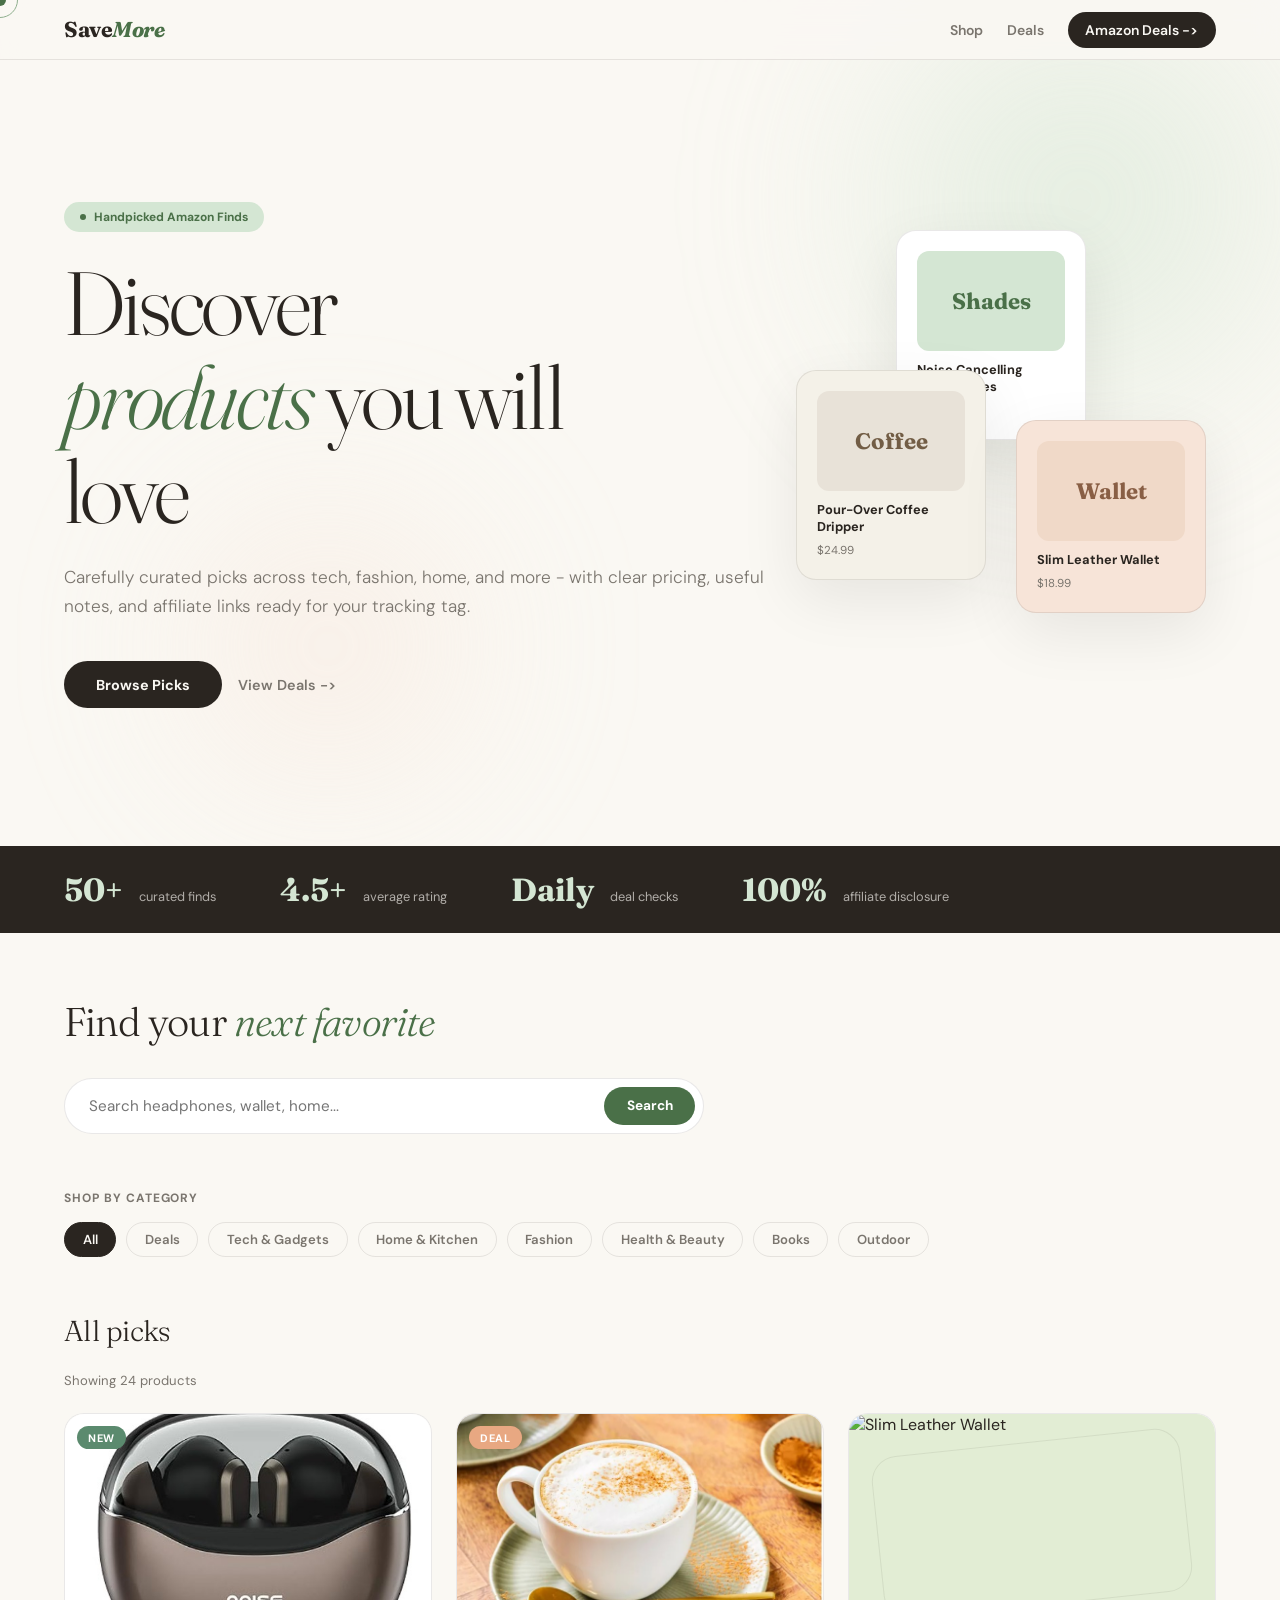
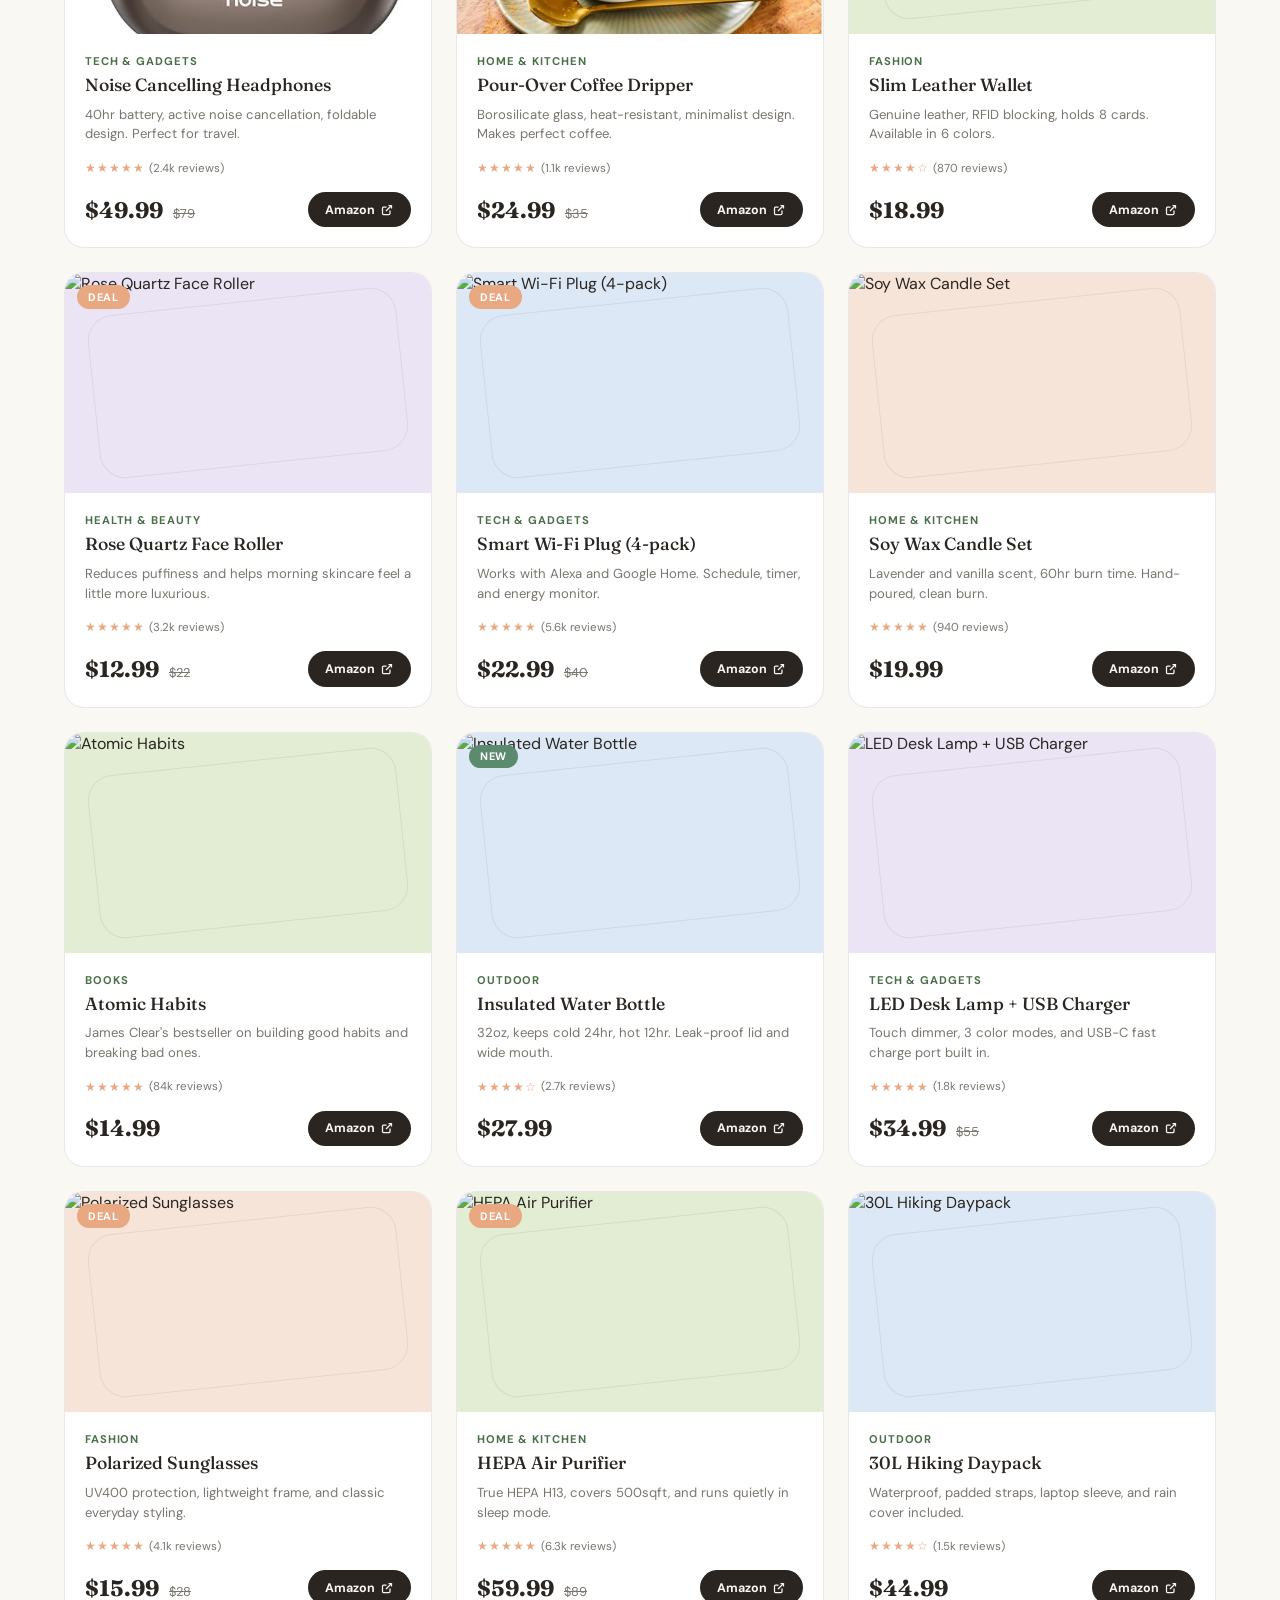
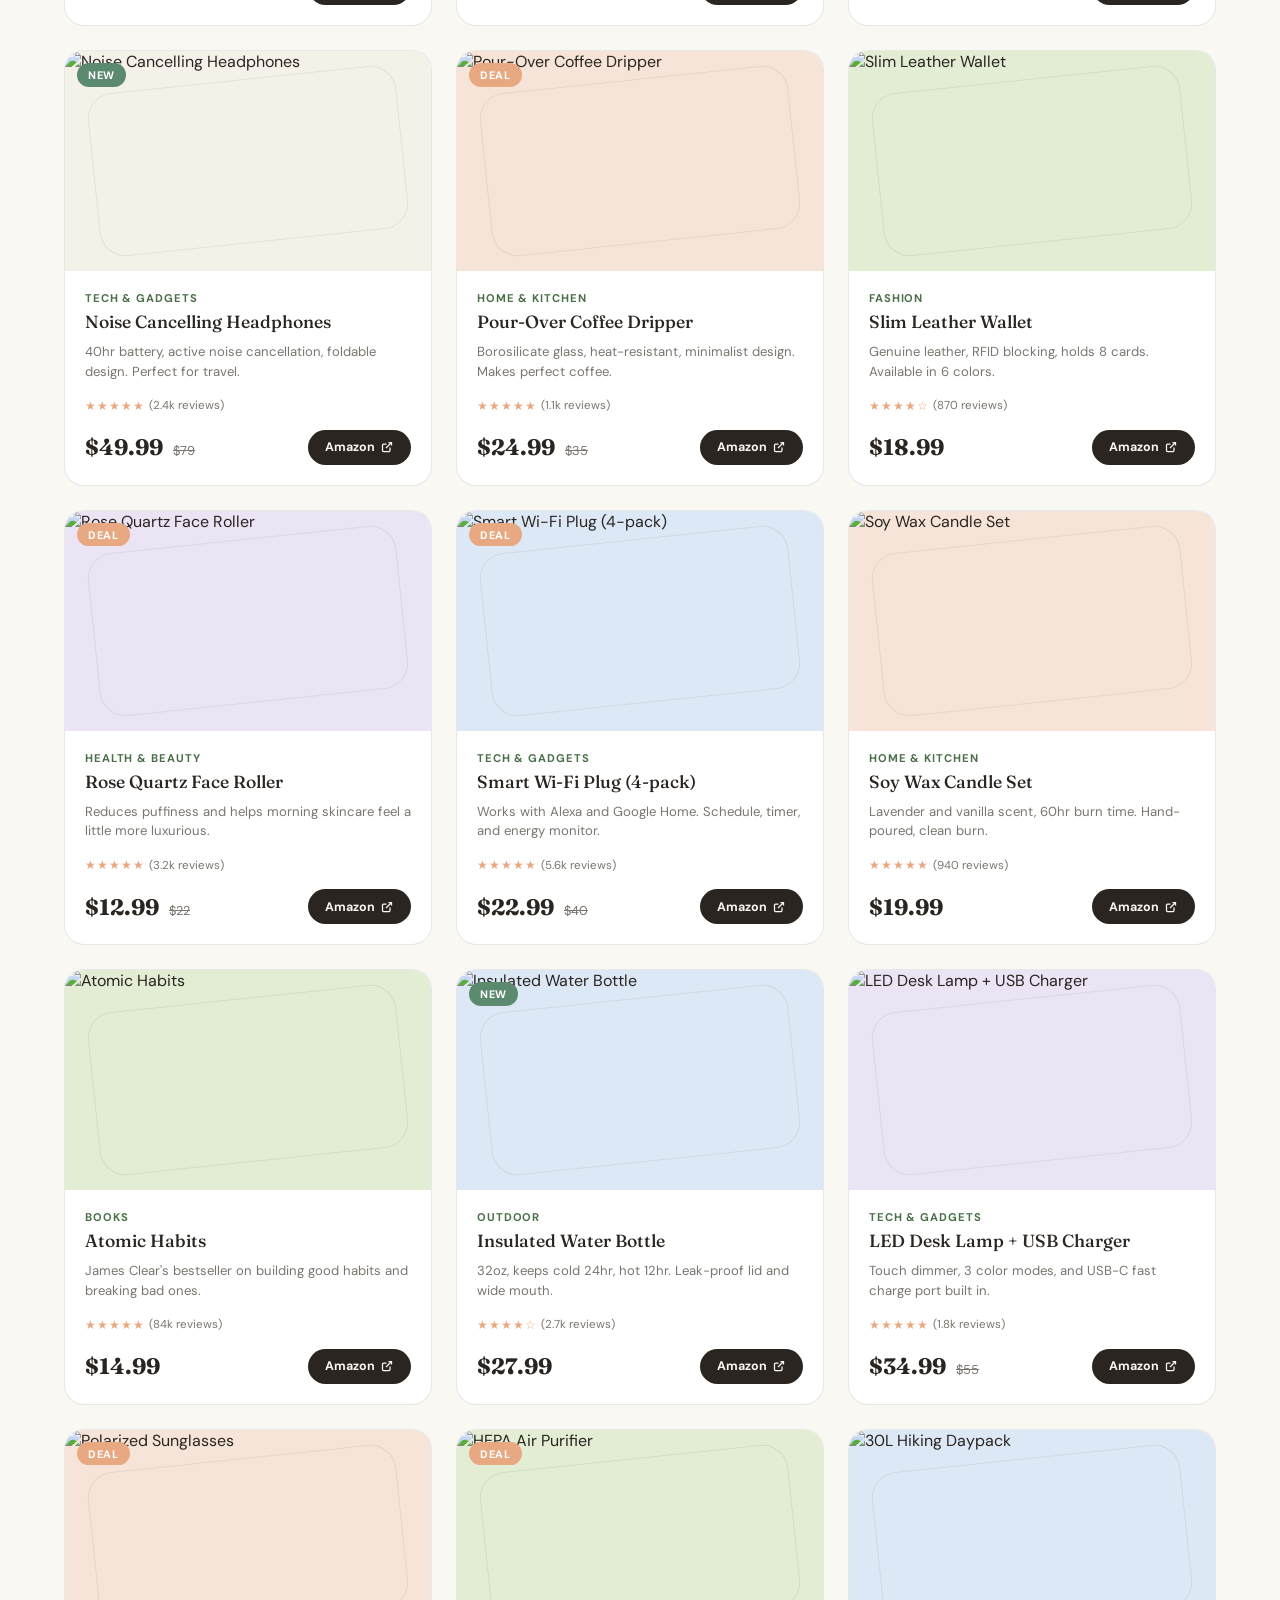
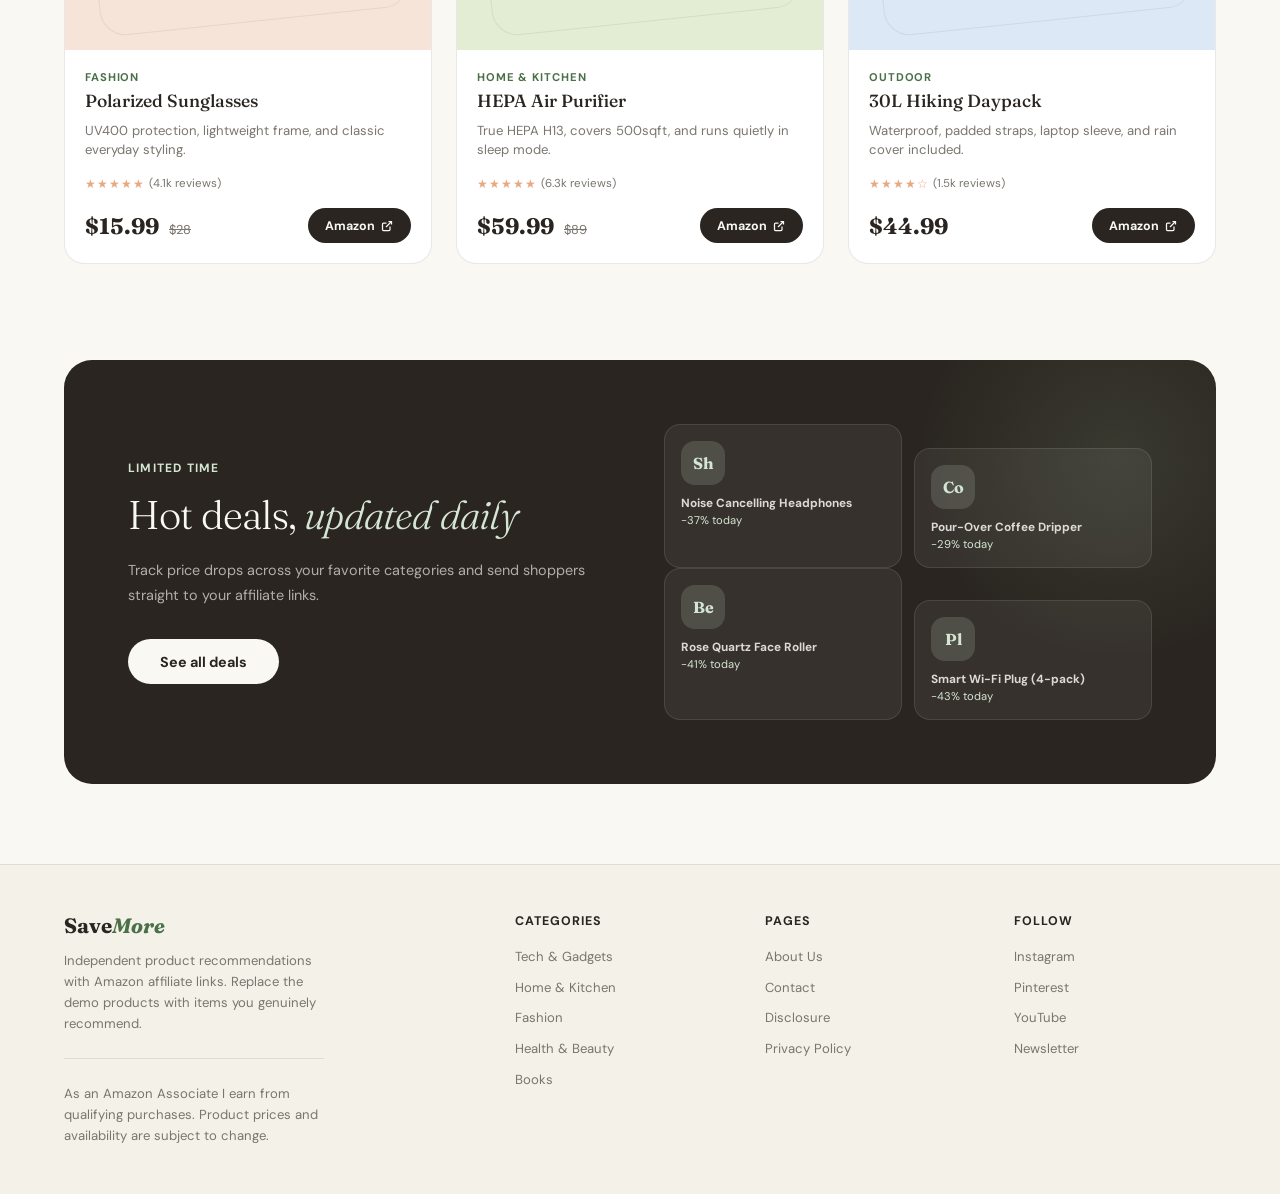
==== index.html @ a86ec21f "Rename homepage to index" ====
<!DOCTYPE html>
<html lang="en">
<head>
  <meta charset="UTF-8">
  <meta name="viewport" content="width=device-width, initial-scale=1.0">
  <meta name="description" content="Curated Amazon affiliate product recommendations.">
  <title> Save More </title>
  <link rel="preconnect" href="https://fonts.googleapis.com">
  <link rel="preconnect" href="https://fonts.gstatic.com" crossorigin>
  <link href="https://fonts.googleapis.com/css2?family=Fraunces:ital,wght@0,300;0,500;0,700;1,300&family=DM+Sans:wght@300;400;500;600;700&display=swap" rel="stylesheet">
</head>
<link rel="stylesheet" href="assets/css/style.css">
<body>
  <script src="assets/js/app.js" defer></script>
  <div class="cursor" id="cursor"></div>
  <div class="cursor-ring" id="cursorRing"></div>
  <button class="back-to-top" id="backToTop" aria-label="Back to top" title="Back to top">↑</button>

  <nav>
    <a href="#" class="nav-logo" id="siteLogo">Curated<span>Picks</span></a>
    <ul class="nav-links" id="navLinks"></ul>
  </nav>

  <main>
    <section class="hero">
      <div class="hero-bg-shape s1"></div>
      <div class="hero-bg-shape s2"></div>

      <div class="hero-content">
        <div class="hero-badge"><div class="hero-badge-dot"></div><span id="heroBadge"></span></div>
        <h1 id="heroTitle"></h1>
        <p class="hero-sub" id="heroSubtitle"></p>
        <div class="hero-actions" id="heroActions"></div>
      </div>

      <div class="hero-3d-scene" id="heroCards" aria-hidden="true"></div>
    </section>

    <section class="stats-strip" id="statsStrip" aria-label="Store statistics"></section>

    <section class="search-section" id="products">
      <h2 class="search-title">Find your <em>next favorite</em></h2>
      <div class="search-bar-wrap">
        <input id="searchInput" type="search" placeholder="Search headphones, wallet, home..." autocomplete="off">
        <button class="search-btn" id="searchButton" type="button">Search</button>
      </div>
    </section>

    <section class="filters" aria-label="Product categories">
      <div class="filter-label">Shop by category</div>
      <div class="filter-pills" id="filterPills"></div>
    </section>

    <section class="products-section">
      <div class="section-header">
        <h2 id="productsHeading">All picks</h2>
        <span id="searchResultLabel"></span>
      </div>
      <div class="results-count" id="resultCount"></div>
      <div class="product-grid" id="productGrid"></div>
      <div class="no-results" id="noResults">
        <h3>No matching products</h3>
        <p>Try another search term or choose a different category.</p>
      </div>
    </section>

    <section class="featured-band reveal" id="featured">
      <div class="featured-text">
        <div class="featured-eyebrow" id="featuredEyebrow"></div>
        <h2 id="featuredTitle"></h2>
        <p id="featuredText"></p>
        <a href="#products" class="btn-light" id="featuredButton"></a>
      </div>
      <div class="featured-cards-3d" id="featuredCards"></div>
    </section>
  </main>

  <footer id="footer"></footer>
</body>
</html>
---- assets/css/style.css ----
*, *::before, *::after {
      box-sizing: border-box;
      margin: 0;
      padding: 0;
    }

    :root {
      --cream: #faf8f3;
      --ivory: #f4f1e8;
      --sage: #8faf8e;
      --sage-light: #d4e6d3;
      --sage-dark: #4a7048;
      --peach: #e8a882;
      --peach-light: #f7e4d8;
      --sky-light: #dce8f5;
      --lavender-light: #ebe4f5;
      --text: #2a2520;
      --text-muted: #7a756e;
      --card-bg: #ffffff;
      --border: rgba(42, 37, 32, 0.1);
      --shadow: 0 20px 60px rgba(0, 0, 0, 0.08);
    }

    html {
      scroll-behavior: smooth;
    }

    body {
      font-family: "DM Sans", sans-serif;
      background: var(--cream);
      color: var(--text);
      overflow-x: hidden;
    }

    a,
    button,
    input {
      font: inherit;
    }

    a:focus-visible,
    button:focus-visible,
    input:focus-visible {
      outline: 3px solid rgba(74, 112, 72, 0.35);
      outline-offset: 3px;
    }

    .cursor,
    .cursor-ring {
      display: none;
    }

    @media (pointer: fine) {
      body.has-custom-cursor {
        cursor: none;
      }

      body.has-custom-cursor a,
      body.has-custom-cursor button,
      body.has-custom-cursor input {
        cursor: none;
      }

      .cursor {
        display: block;
        width: 12px;
        height: 12px;
        background: var(--sage-dark);
        border-radius: 50%;
        position: fixed;
        top: 0;
        left: 0;
        pointer-events: none;
        z-index: 9999;
        transform: translate(-50%, -50%);
        transition: background 0.2s, width 0.2s, height 0.2s;
      }

      .cursor-ring {
        display: block;
        width: 36px;
        height: 36px;
        border: 1.5px solid var(--sage);
        border-radius: 50%;
        position: fixed;
        top: 0;
        left: 0;
        pointer-events: none;
        z-index: 9998;
        transform: translate(-50%, -50%);
        transition: border-color 0.2s, width 0.2s, height 0.2s;
      }

      body:has(a:hover, button:hover) .cursor {
        background: var(--peach);
        width: 20px;
        height: 20px;
      }

      body:has(a:hover, button:hover) .cursor-ring {
        border-color: var(--peach);
        width: 48px;
        height: 48px;
      }
    }

    nav {
      position: fixed;
      top: 0;
      left: 0;
      width: 100%;
      z-index: 100;
      padding: 1rem 4rem;
      display: flex;
      align-items: center;
      justify-content: space-between;
      gap: 2rem;
      background: rgba(250, 248, 243, 0.88);
      backdrop-filter: blur(12px);
      border-bottom: 1px solid var(--border);
      transition: box-shadow 0.2s;
    }

    nav.is-scrolled {
      box-shadow: 0 4px 24px rgba(0, 0, 0, 0.06);
    }

    .nav-logo {
      font-family: "Fraunces", serif;
      font-size: 1.35rem;
      font-weight: 700;
      letter-spacing: -0.02em;
      color: var(--text);
      text-decoration: none;
      white-space: nowrap;
    }

    .nav-logo span {
      color: var(--sage-dark);
      font-style: italic;
    }

    .nav-links {
      display: flex;
      gap: 1.5rem;
      align-items: center;
      list-style: none;
    }

    .nav-links a {
      font-size: 0.875rem;
      font-weight: 600;
      color: var(--text-muted);
      text-decoration: none;
      transition: color 0.2s;
      white-space: nowrap;
    }

    .nav-links a:hover {
      color: var(--text);
    }

    .nav-cta {
      background: var(--text);
      color: var(--cream) !important;
      padding: 0.55rem 1.1rem;
      border-radius: 100px;
      transition: background 0.2s !important;
    }

    .nav-cta:hover {
      background: var(--sage-dark) !important;
      color: #fff !important;
    }

    .hero {
      min-height: 94vh;
      display: flex;
      align-items: center;
      padding: 8rem 4rem 4rem;
      position: relative;
      overflow: hidden;
    }

    .hero-bg-shape {
      position: absolute;
      border-radius: 50%;
      filter: blur(80px);
      pointer-events: none;
    }

    .hero-bg-shape.s1 {
      width: 600px;
      height: 600px;
      background: radial-gradient(circle, #d4e6d3 0%, transparent 70%);
      top: -100px;
      right: -100px;
      opacity: 0.7;
    }

    .hero-bg-shape.s2 {
      width: 400px;
      height: 400px;
      background: radial-gradient(circle, #f7e4d8 0%, transparent 70%);
      bottom: 0;
      left: 10%;
      opacity: 0.6;
    }

    .hero-content {
      position: relative;
      z-index: 1;
      max-width: 700px;
    }

    .hero-badge {
      display: inline-flex;
      align-items: center;
      gap: 8px;
      background: var(--sage-light);
      color: var(--sage-dark);
      font-size: 0.75rem;
      font-weight: 700;
      padding: 0.45rem 1rem;
      border-radius: 100px;
      margin-bottom: 1.5rem;
      animation: fade-up 0.6s ease both;
    }

    .hero-badge-dot {
      width: 6px;
      height: 6px;
      border-radius: 50%;
      background: var(--sage-dark);
      animation: pulse 2s infinite;
    }

    .hero h1 {
      font-family: "Fraunces", serif;
      font-size: clamp(3rem, 7vw, 6rem);
      font-weight: 300;
      line-height: 1.05;
      letter-spacing: -0.03em;
      animation: fade-up 0.6s 0.1s ease both;
    }

    .hero h1 em {
      font-style: italic;
      color: var(--sage-dark);
    }

    .accent-word {
      position: relative;
      display: inline-block;
      transition: transform 0.3s;
    }

    .accent-word:hover {
      transform: perspective(500px) rotateX(-8deg) translateY(-4px);
    }

    .hero-sub {
      font-size: 1.08rem;
      color: var(--text-muted);
      line-height: 1.7;
      margin: 1.5rem 0 2.5rem;
      font-weight: 300;
      animation: fade-up 0.6s 0.2s ease both;
    }

    .hero-actions {
      display: flex;
      gap: 1rem;
      align-items: center;
      flex-wrap: wrap;
      animation: fade-up 0.6s 0.3s ease both;
    }

    .btn-primary,
    .btn-light {
      display: inline-flex;
      align-items: center;
      justify-content: center;
      text-decoration: none;
      border-radius: 100px;
      font-size: 0.9rem;
      font-weight: 700;
      transition: transform 0.2s, box-shadow 0.2s, background 0.2s;
    }

    .btn-primary {
      background: var(--text);
      color: var(--cream);
      padding: 0.9rem 2rem;
    }

    .btn-primary:hover {
      background: var(--sage-dark);
      transform: translateY(-3px) perspective(400px) rotateX(5deg);
      box-shadow: 0 12px 32px rgba(74, 112, 72, 0.25);
    }

    .btn-secondary {
      color: var(--text-muted);
      font-size: 0.9rem;
      font-weight: 600;
      text-decoration: none;
      display: inline-flex;
      align-items: center;
      gap: 8px;
      transition: color 0.2s, gap 0.2s;
    }

    .btn-secondary:hover {
      color: var(--text);
      gap: 12px;
    }

    .hero-3d-scene {
      position: absolute;
      right: 4rem;
      top: 52%;
      transform: translateY(-50%);
      width: 420px;
      height: 500px;
      perspective: 1000px;
    }

    .float-card {
      position: absolute;
      width: 190px;
      background: #fff;
      border-radius: 20px;
      border: 1px solid var(--border);
      padding: 1.25rem;
      box-shadow: var(--shadow);
      transform-style: preserve-3d;
    }

    .float-card:nth-child(1) {
      top: 40px;
      left: 100px;
      animation: float-card-1 4s ease-in-out infinite;
      animation-delay: 0s;
    }

    .float-card:nth-child(2) {
      top: 180px;
      left: 0;
      animation: float-card-2 4s ease-in-out infinite;
      animation-delay: -1.3s;
      background: var(--ivory);
    }

    .float-card:nth-child(3) {
      top: 230px;
      right: 10px;
      animation: float-card-3 4s ease-in-out infinite;
      animation-delay: -2.6s;
      background: var(--peach-light);
    }

    .float-card-image {
      width: 100%;
      height: 100px;
      background: var(--sage-light);
      border-radius: 12px;
      margin-bottom: 10px;
      display: flex;
      align-items: center;
      justify-content: center;
      color: var(--sage-dark);
      font-family: "Fraunces", serif;
      font-size: 1.4rem;
      font-weight: 700;
    }

    .float-card:nth-child(2) .float-card-image {
      background: #e8e2d8;
      color: #725d45;
    }

    .float-card:nth-child(3) .float-card-image {
      background: #f0d9c8;
      color: #895f45;
    }

    .float-card p {
      font-size: 0.8rem;
      font-weight: 700;
      color: var(--text);
      margin-bottom: 0.2rem;
    }

    .float-card span {
      font-size: 0.72rem;
      color: var(--text-muted);
    }

    .stats-strip {
      background: var(--text);
      color: var(--cream);
      padding: 1.5rem 4rem;
      display: flex;
      gap: 4rem;
      align-items: center;
      overflow: hidden;
      flex-wrap: wrap;
    }

    .stat-item {
      display: flex;
      gap: 1rem;
      align-items: baseline;
    }

    .stat-num {
      font-family: "Fraunces", serif;
      font-size: 2rem;
      font-weight: 700;
      color: var(--sage-light);
    }

    .stat-label {
      font-size: 0.8rem;
      color: rgba(250, 248, 243, 0.65);
    }

    .search-section {
      padding: 4rem 4rem 2rem;
    }

    .search-title {
      font-family: "Fraunces", serif;
      font-size: 2.5rem;
      font-weight: 300;
      margin-bottom: 2rem;
      letter-spacing: -0.02em;
    }

    .search-title em {
      font-style: italic;
      color: var(--sage-dark);
    }

    .search-bar-wrap {
      display: flex;
      gap: 12px;
      max-width: 640px;
      background: #fff;
      border: 1.5px solid var(--border);
      border-radius: 100px;
      padding: 0.5rem 0.5rem 0.5rem 1.5rem;
      align-items: center;
      transition: border-color 0.2s, box-shadow 0.2s;
    }

    .search-bar-wrap:focus-within {
      border-color: var(--sage);
      box-shadow: 0 0 0 4px rgba(143, 175, 142, 0.15);
    }

    .search-bar-wrap input {
      flex: 1;
      min-width: 0;
      border: none;
      outline: none;
      background: transparent;
      font-size: 0.95rem;
      color: var(--text);
    }

    .search-btn {
      background: var(--sage-dark);
      color: #fff;
      border: none;
      border-radius: 100px;
      padding: 0.65rem 1.4rem;
      font-size: 0.85rem;
      font-weight: 700;
      transition: background 0.2s;
    }

    .search-btn:hover {
      background: var(--text);
    }

    .filters {
      padding: 1.5rem 4rem 2.5rem;
    }

    .filter-label {
      font-size: 0.75rem;
      font-weight: 700;
      color: var(--text-muted);
      text-transform: uppercase;
      letter-spacing: 0.08em;
      margin-bottom: 1rem;
    }

    .filter-pills {
      display: flex;
      gap: 10px;
      flex-wrap: wrap;
    }

    .pill {
      padding: 0.5rem 1.1rem;
      border-radius: 100px;
      font-size: 0.82rem;
      font-weight: 600;
      border: 1.5px solid var(--border);
      background: transparent;
      color: var(--text-muted);
      transition: all 0.2s;
    }

    .pill:hover {
      border-color: var(--sage);
      color: var(--sage-dark);
      background: var(--sage-light);
    }

    .pill.active {
      background: var(--text);
      border-color: var(--text);
      color: var(--cream);
    }

    .products-section {
      padding: 1rem 4rem 6rem;
    }

    .section-header {
      display: flex;
      justify-content: space-between;
      align-items: baseline;
      gap: 1rem;
      margin-bottom: 1.5rem;
    }

    .section-header h2 {
      font-family: "Fraunces", serif;
      font-size: 1.8rem;
      font-weight: 300;
      letter-spacing: -0.02em;
    }

    .section-header span,
    .results-count {
      font-size: 0.82rem;
      color: var(--text-muted);
    }

    .results-count {
      margin-bottom: 1.5rem;
    }

    .product-grid {
      display: grid;
      grid-template-columns: repeat(auto-fill, minmax(280px, 1fr));
      gap: 1.5rem;
    }

    .card-wrapper {
      perspective: 800px;
    }

    .product-card {
      height: 100%;
      background: var(--card-bg);
      border-radius: 20px;
      border: 1px solid var(--border);
      overflow: hidden;
      transform-style: preserve-3d;
      transition: transform 0.4s cubic-bezier(0.23, 1, 0.32, 1), box-shadow 0.4s;
      position: relative;
    }

    .product-card:hover {
      transform: rotateY(-6deg) rotateX(3deg) translateZ(20px);
      box-shadow: 20px 30px 60px rgba(0, 0, 0, 0.12), 0 0 0 1px rgba(143, 175, 142, 0.2);
    }

    .card-image {
      min-height: 220px;
      display: flex;
      align-items: center;
      justify-content: center;
      position: relative;
      overflow: hidden;
      background: var(--ivory);
      transition: background 0.3s;
    }

    .card-image::before {
      content: "";
      position: absolute;
      inset: 28px;
      border: 1px solid rgba(42, 37, 32, 0.08);
      border-radius: 26px;
      transform: rotate(-6deg);
    }

    .card-image-label {
      position: relative;
      z-index: 1;
      color: rgba(42, 37, 32, 0.72);
      font-family: "Fraunces", serif;
      font-size: 2rem;
      font-weight: 700;
      text-align: center;
      max-width: 75%;
    }
    .product-image {
      width: 100%;
      height: 220px;
      object-fit: cover;
      display: block;
      position: relative;
      z-index: 1;
    }

    .product-card:hover .card-image {
      background: var(--sage-light);
    }

    .card-image.peach {
      background: var(--peach-light);
    }

    .product-card:hover .card-image.peach {
      background: #f5d4c0;
    }

    .card-image.green {
      background: #e2edd4;
    }

    .product-card:hover .card-image.green {
      background: #cfe3bb;
    }

    .card-image.blue {
      background: var(--sky-light);
    }

    .product-card:hover .card-image.blue {
      background: #c8daef;
    }

    .card-image.purple {
      background: var(--lavender-light);
    }

    .product-card:hover .card-image.purple {
      background: #ddd3ef;
    }

    .card-badge {
      position: absolute;
      top: 12px;
      left: 12px;
      z-index: 2;
      background: var(--sage-dark);
      color: #fff;
      font-size: 0.68rem;
      font-weight: 700;
      padding: 0.3rem 0.7rem;
      border-radius: 100px;
      text-transform: uppercase;
      letter-spacing: 0.05em;
    }

    .card-badge.deal {
      background: var(--peach);
    }

    .card-badge.new {
      background: #5b8a6e;
    }

    .card-shine {
      position: absolute;
      inset: 0;
      background: linear-gradient(135deg, rgba(255, 255, 255, 0.32) 0%, transparent 60%);
      opacity: 0;
      transition: opacity 0.3s;
      pointer-events: none;
    }

    .product-card:hover .card-shine {
      opacity: 1;
    }

    .card-body {
      padding: 1.25rem;
    }

    .card-category {
      font-size: 0.7rem;
      font-weight: 700;
      color: var(--sage-dark);
      text-transform: uppercase;
      letter-spacing: 0.08em;
      margin-bottom: 6px;
    }

    .card-title {
      font-family: "Fraunces", serif;
      font-size: 1.1rem;
      font-weight: 500;
      line-height: 1.3;
      margin-bottom: 8px;
      color: var(--text);
    }

    .card-desc {
      font-size: 0.82rem;
      color: var(--text-muted);
      line-height: 1.5;
      margin-bottom: 1rem;
    }

    .card-stars {
      font-size: 0.78rem;
      color: var(--peach);
      letter-spacing: 1px;
      display: flex;
      align-items: center;
      gap: 4px;
      margin-bottom: 1rem;
    }

    .card-stars span {
      color: var(--text-muted);
      font-size: 0.72rem;
      letter-spacing: 0;
    }

    .card-footer {
      display: flex;
      align-items: center;
      justify-content: space-between;
      gap: 12px;
    }

    .card-price {
      font-family: "Fraunces", serif;
      font-size: 1.4rem;
      font-weight: 700;
      color: var(--text);
    }

    .card-price-old {
      font-size: 0.8rem;
      color: var(--text-muted);
      text-decoration: line-through;
      margin-left: 6px;
    }

    .card-btn {
      background: var(--text);
      color: var(--cream);
      border: none;
      border-radius: 100px;
      padding: 0.6rem 1.1rem;
      font-size: 0.78rem;
      font-weight: 700;
      text-decoration: none;
      transition: background 0.2s, transform 0.2s;
      display: inline-flex;
      align-items: center;
      gap: 6px;
      white-space: nowrap;
    }

    .card-btn:hover {
      background: var(--sage-dark);
      transform: scale(1.03);
    }

    .card-btn svg {
      width: 12px;
      height: 12px;
    }

    .no-results {
      text-align: center;
      padding: 4rem;
      display: none;
    }

    .no-results h3 {
      font-family: "Fraunces", serif;
      font-size: 1.5rem;
      font-weight: 300;
      margin-bottom: 0.5rem;
    }

    .no-results p {
      color: var(--text-muted);
      font-size: 0.9rem;
    }

    .featured-band {
      margin: 0 4rem 5rem;
      background: var(--text);
      border-radius: 28px;
      padding: 4rem;
      display: grid;
      grid-template-columns: 1fr 1fr;
      gap: 3rem;
      align-items: center;
      position: relative;
      overflow: hidden;
    }

    .featured-band::before {
      content: "";
      position: absolute;
      width: 400px;
      height: 400px;
      background: radial-gradient(circle, rgba(143, 175, 142, 0.15) 0%, transparent 70%);
      top: -100px;
      right: -100px;
      border-radius: 50%;
      pointer-events: none;
    }

    .featured-text {
      position: relative;
      z-index: 1;
    }

    .featured-eyebrow {
      font-size: 0.75rem;
      font-weight: 700;
      color: var(--sage-light);
      text-transform: uppercase;
      letter-spacing: 0.1em;
      margin-bottom: 1rem;
    }

    .featured-text h2 {
      font-family: "Fraunces", serif;
      font-size: 2.5rem;
      font-weight: 300;
      color: var(--cream);
      line-height: 1.15;
      letter-spacing: -0.02em;
      margin-bottom: 1.25rem;
    }

    .featured-text h2 em {
      font-style: italic;
      color: var(--sage-light);
    }

    .featured-text p {
      font-size: 0.9rem;
      color: rgba(250, 248, 243, 0.65);
      line-height: 1.7;
      margin-bottom: 2rem;
    }

    .btn-light {
      background: var(--cream);
      color: var(--text);
      padding: 0.85rem 2rem;
    }

    .btn-light:hover {
      background: var(--sage-light);
      transform: translateY(-2px);
    }

    .featured-cards-3d {
      perspective: 600px;
      display: grid;
      grid-template-columns: 1fr 1fr;
      gap: 12px;
    }

    .mini-card {
      background: rgba(255, 255, 255, 0.06);
      border: 1px solid rgba(255, 255, 255, 0.1);
      border-radius: 16px;
      padding: 1rem;
      transform-style: preserve-3d;
    }

    .mini-card:nth-child(1) { animation: mini-float-1 4s ease-in-out infinite; animation-delay: 0s; }
    .mini-card:nth-child(2) { animation: mini-float-2 4s ease-in-out infinite; animation-delay: -1s;  margin-top: 24px; }
    .mini-card:nth-child(3) { animation: mini-float-3 4s ease-in-out infinite; animation-delay: -2s;  margin-top: -12px; }
    .mini-card:nth-child(4) { animation: mini-float-4 4s ease-in-out infinite; animation-delay: -3s;  margin-top: 20px; }

    .mini-visual {
      width: 44px;
      height: 44px;
      display: grid;
      place-items: center;
      border-radius: 14px;
      background: rgba(212, 230, 211, 0.16);
      color: var(--sage-light);
      font-family: "Fraunces", serif;
      font-weight: 700;
      margin-bottom: 10px;
    }

    .mini-name {
      font-size: 0.74rem;
      font-weight: 700;
      color: rgba(250, 248, 243, 0.85);
    }

    .mini-price {
      font-size: 0.7rem;
      color: var(--sage-light);
      margin-top: 2px;
    }

    footer {
      background: var(--ivory);
      border-top: 1px solid var(--border);
      padding: 3rem 4rem;
      display: grid;
      grid-template-columns: 2fr repeat(3, 1fr);
      gap: 3rem;
    }

    .footer-brand .logo {
      font-family: "Fraunces", serif;
      font-size: 1.3rem;
      font-weight: 700;
      color: var(--text);
      margin-bottom: 0.75rem;
    }

    .footer-brand .logo span {
      color: var(--sage-dark);
      font-style: italic;
    }

    .footer-brand p {
      font-size: 0.82rem;
      color: var(--text-muted);
      line-height: 1.6;
      max-width: 260px;
    }

    .footer-disclaimer {
      font-size: 0.72rem;
      color: var(--text-muted);
      margin-top: 1.5rem;
      line-height: 1.5;
      padding-top: 1.5rem;
      border-top: 1px solid var(--border);
    }

    .footer-col h4 {
      font-size: 0.78rem;
      font-weight: 700;
      text-transform: uppercase;
      letter-spacing: 0.08em;
      color: var(--text);
      margin-bottom: 1rem;
    }

    .footer-col ul {
      list-style: none;
    }

    .footer-col li {
      margin-bottom: 0.6rem;
    }

    .footer-col a {
      font-size: 0.82rem;
      color: var(--text-muted);
      text-decoration: none;
      transition: color 0.2s;
    }

    .footer-col a:hover {
      color: var(--text);
    }

    .reveal {
      opacity: 0;
      transform: translateY(32px);
      transition: opacity 0.7s ease, transform 0.7s ease;
    }

    .reveal.visible {
      opacity: 1;
      transform: none;
    }

    @keyframes pulse {
      0%, 100% {
        opacity: 1;
        transform: scale(1);
      }

      50% {
        opacity: 0.5;
        transform: scale(1.3);
      }
    }

    @keyframes fade-up {
      from {
        opacity: 0;
        transform: translateY(24px);
      }

      to {
        opacity: 1;
        transform: translateY(0);
      }
    }

    @keyframes float-card-1 {
      0%, 100% { transform: translateY(0) rotate(-5deg) rotateY(8deg); }
      50%       { transform: translateY(-16px) rotate(-5deg) rotateY(8deg); }
    }
    @keyframes float-card-2 {
      0%, 100% { transform: translateY(0) rotate(3deg) rotateY(-6deg); }
      50%       { transform: translateY(-12px) rotate(3deg) rotateY(-6deg); }
    }
    @keyframes float-card-3 {
      0%, 100% { transform: translateY(0) rotate(-2deg) rotateY(4deg); }
      50%       { transform: translateY(-18px) rotate(-2deg) rotateY(4deg); }
    }

    @keyframes mini-float-1 {
      0%, 100% { transform: translateY(0)    rotateY(6deg)  rotateX(-4deg); }
      50%       { transform: translateY(-12px) rotateY(6deg)  rotateX(-4deg); }
    }
    @keyframes mini-float-2 {
      0%, 100% { transform: translateY(0)    rotateY(-4deg) rotateX(3deg); }
      50%       { transform: translateY(-10px) rotateY(-4deg) rotateX(3deg); }
    }
    @keyframes mini-float-3 {
      0%, 100% { transform: translateY(0)    rotateY(3deg)  rotateX(-2deg); }
      50%       { transform: translateY(-14px) rotateY(3deg)  rotateX(-2deg); }
    }
    @keyframes mini-float-4 {
      0%, 100% { transform: translateY(0)    rotateY(-6deg) rotateX(4deg); }
      50%       { transform: translateY(-8px)  rotateY(-6deg) rotateX(4deg); }
    }

    @media (prefers-reduced-motion: reduce) {
      *,
      *::before,
      *::after {
        animation-duration: 0.01ms !important;
        animation-iteration-count: 1 !important;
        scroll-behavior: auto !important;
        transition-duration: 0.01ms !important;
      }

      .reveal {
        opacity: 1;
        transform: none;
      }

      .float-card,
      .mini-card {
        animation: none !important;
      }
    }

    @media (max-width: 1050px) {
      .hero-3d-scene {
        opacity: 0.35;
        right: -4rem;
      }
    }

    .back-to-top {
      position: fixed;
      bottom: 2rem;
      right: 2rem;
      z-index: 90;
      width: 44px; height: 44px;
      border-radius: 50%;
      background: var(--text);
      color: var(--cream);
      border: none;
      font-size: 1.1rem;
      display: flex; align-items: center; justify-content: center;
      opacity: 0; pointer-events: none;
      transform: translateY(12px);
      transition: opacity 0.3s, transform 0.3s, background 0.2s;
      box-shadow: 0 4px 16px rgba(0,0,0,0.15);
    }
    .back-to-top.visible {
      opacity: 1; pointer-events: auto; transform: translateY(0);
    }
    .back-to-top:hover { background: var(--sage-dark); }

    @media (max-width: 900px) {
      nav {
        padding: 1rem 1.5rem;
      }

      .nav-links {
        gap: 0.85rem;
      }

      .nav-links a:not(.nav-cta) {
        display: none;
      }

      .hero {
        min-height: auto;
        padding: 7rem 1.5rem 4rem;
      }

      .hero-3d-scene {
        display: none;
      }

      .stats-strip,
      .search-section,
      .filters,
      .products-section {
        padding-left: 1.5rem;
        padding-right: 1.5rem;
      }

      .featured-band {
        margin: 0 1.5rem 4rem;
        padding: 2rem;
        grid-template-columns: 1fr;
      }

      footer {
        padding: 2rem 1.5rem;
        grid-template-columns: 1fr 1fr;
      }
    }

    @media (max-width: 560px) {
      .nav-cta {
        display: none;
      }

      .hero h1 {
        font-size: 3rem;
      }

      .search-bar-wrap {
        border-radius: 24px;
        align-items: stretch;
        flex-direction: column;
        padding: 1rem;
      }

      .search-btn {
        width: 100%;
      }

      .section-header {
        align-items: flex-start;
        flex-direction: column;
      }

      .product-grid {
        grid-template-columns: 1fr;
      }

      .featured-cards-3d,
      footer {
        grid-template-columns: 1fr;
      }
    }
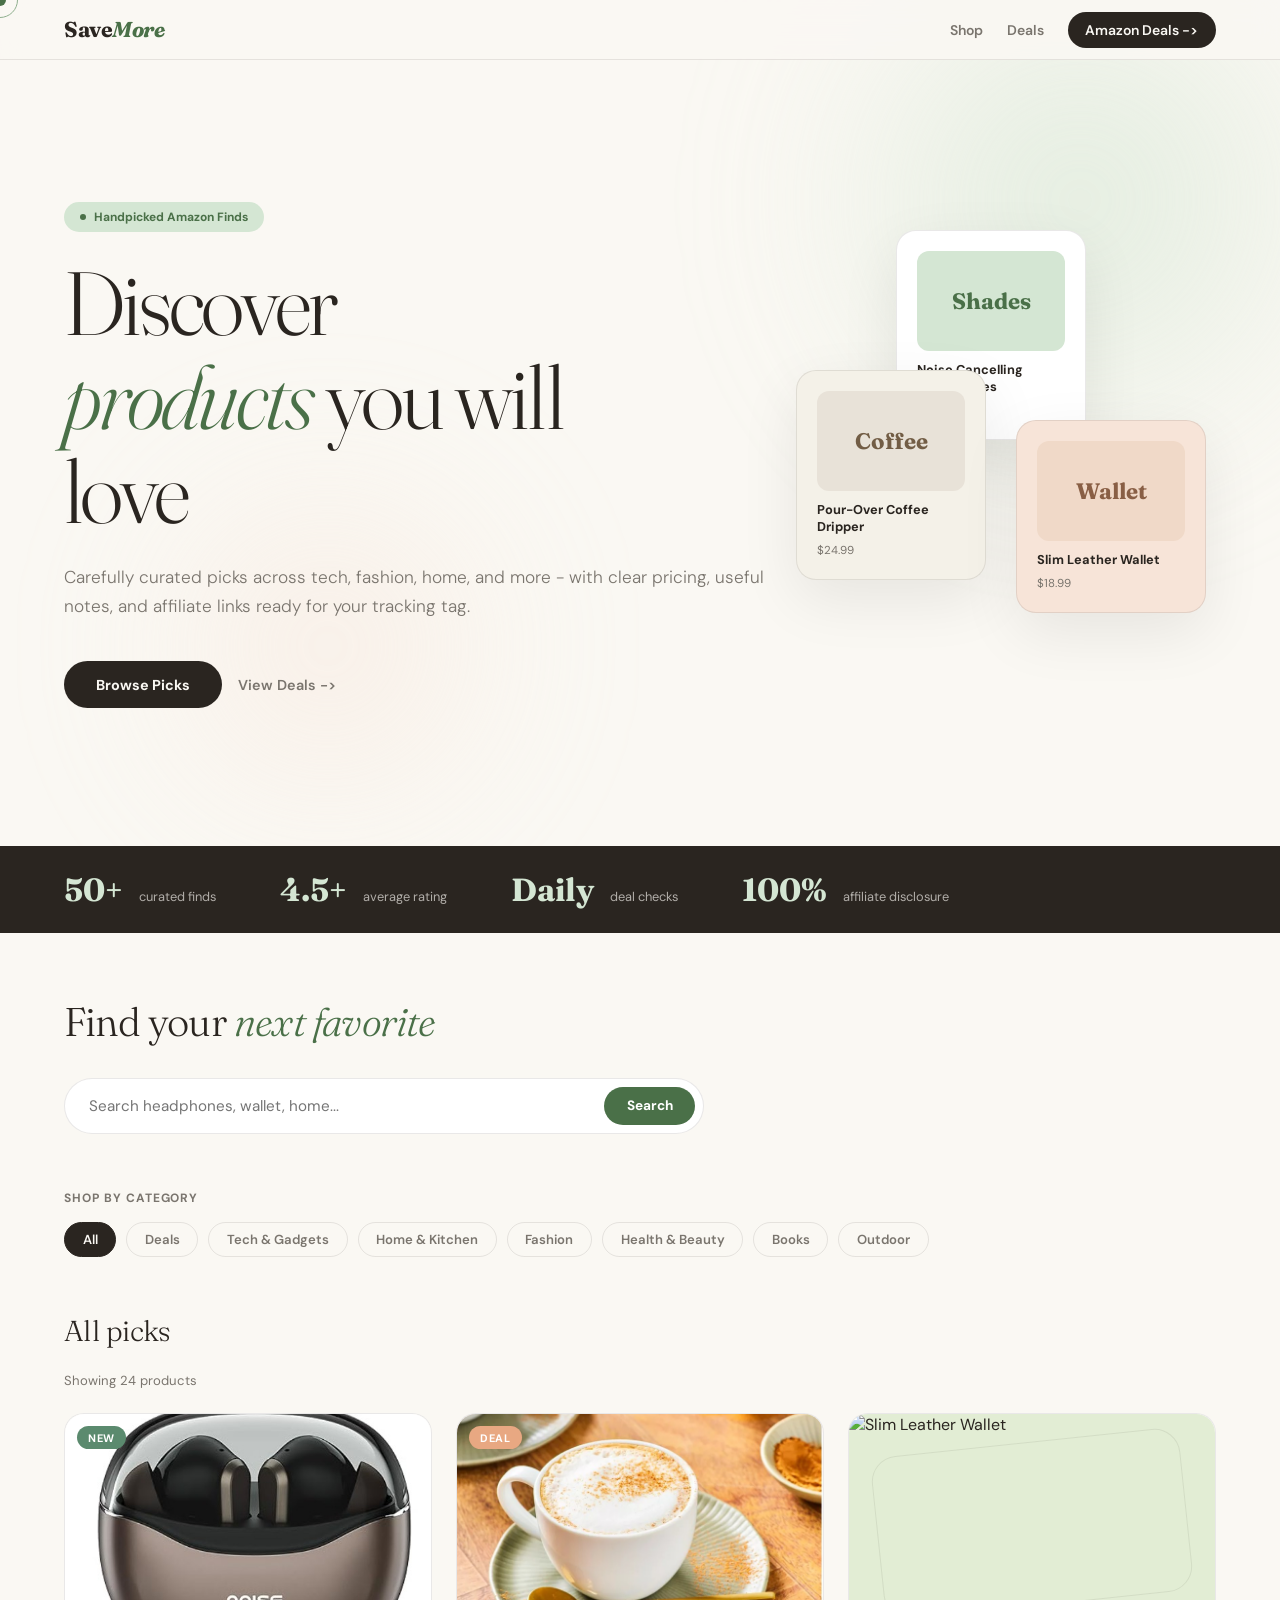
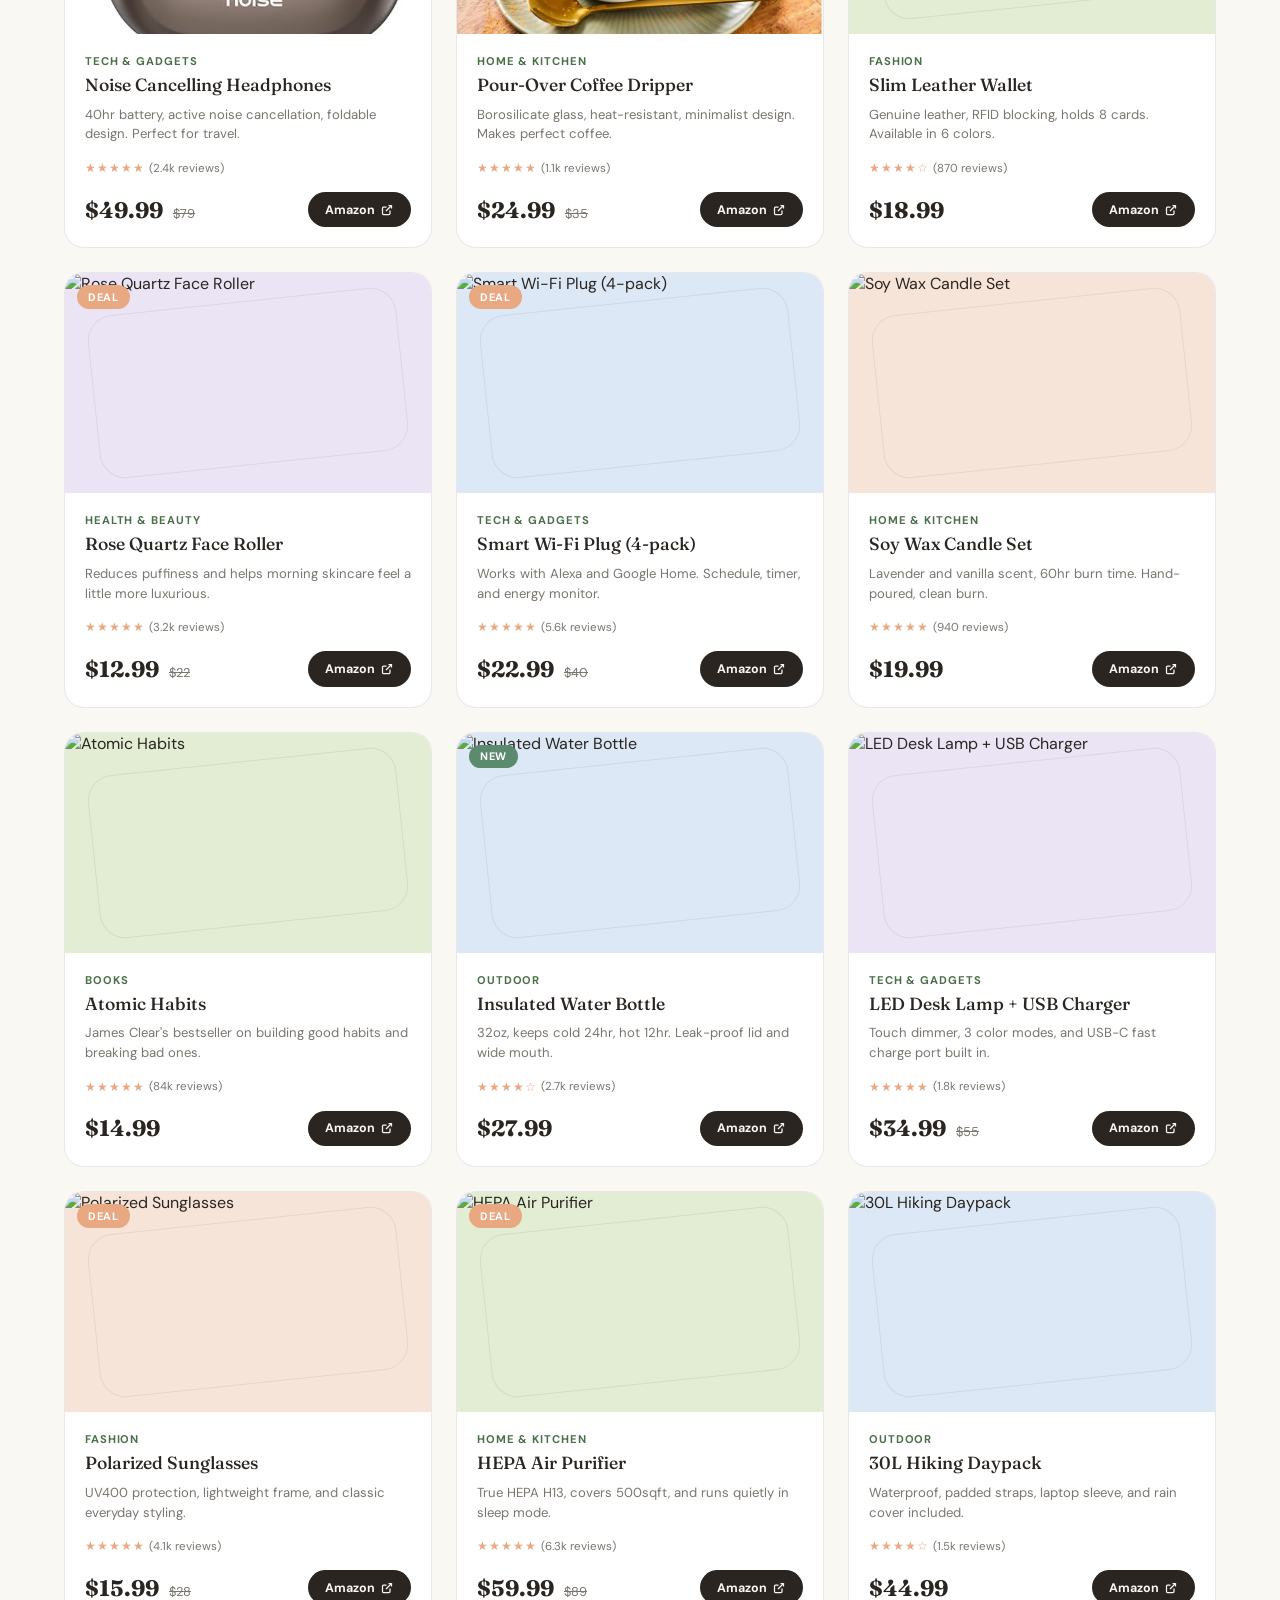
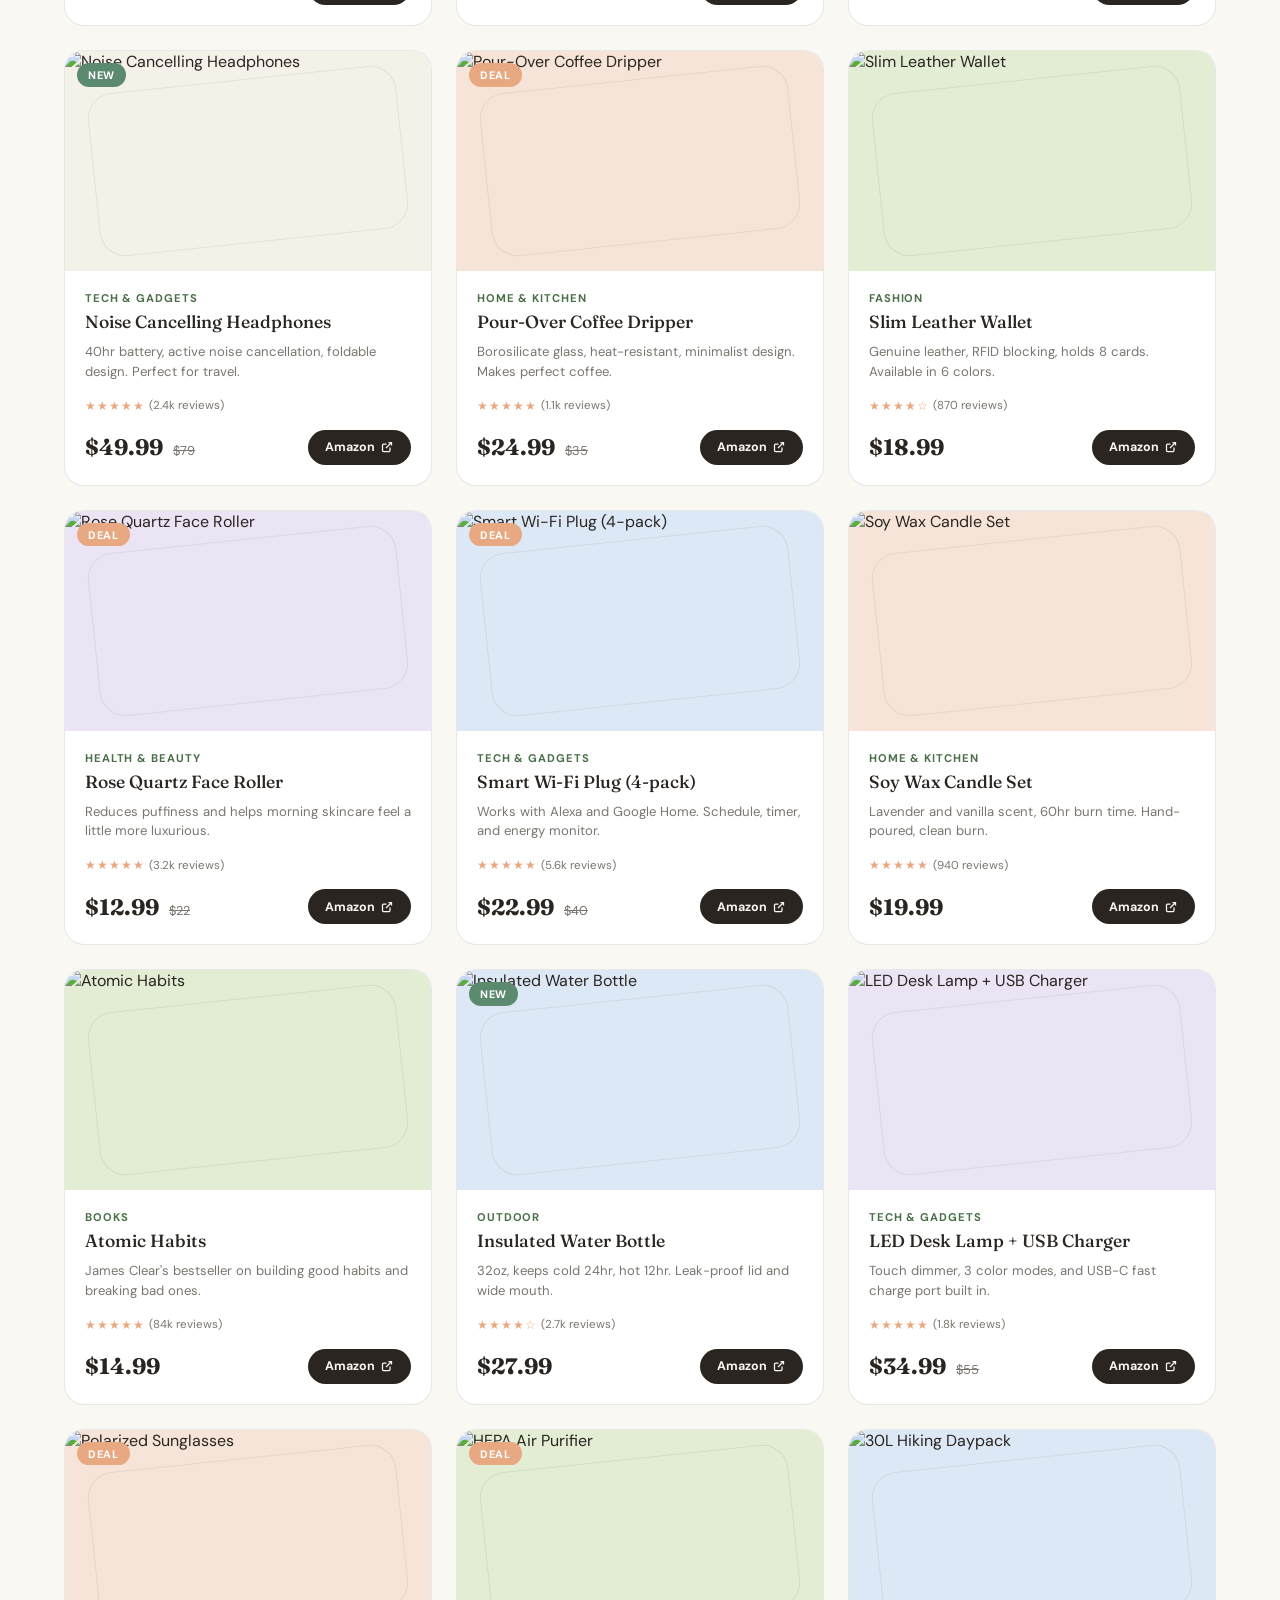
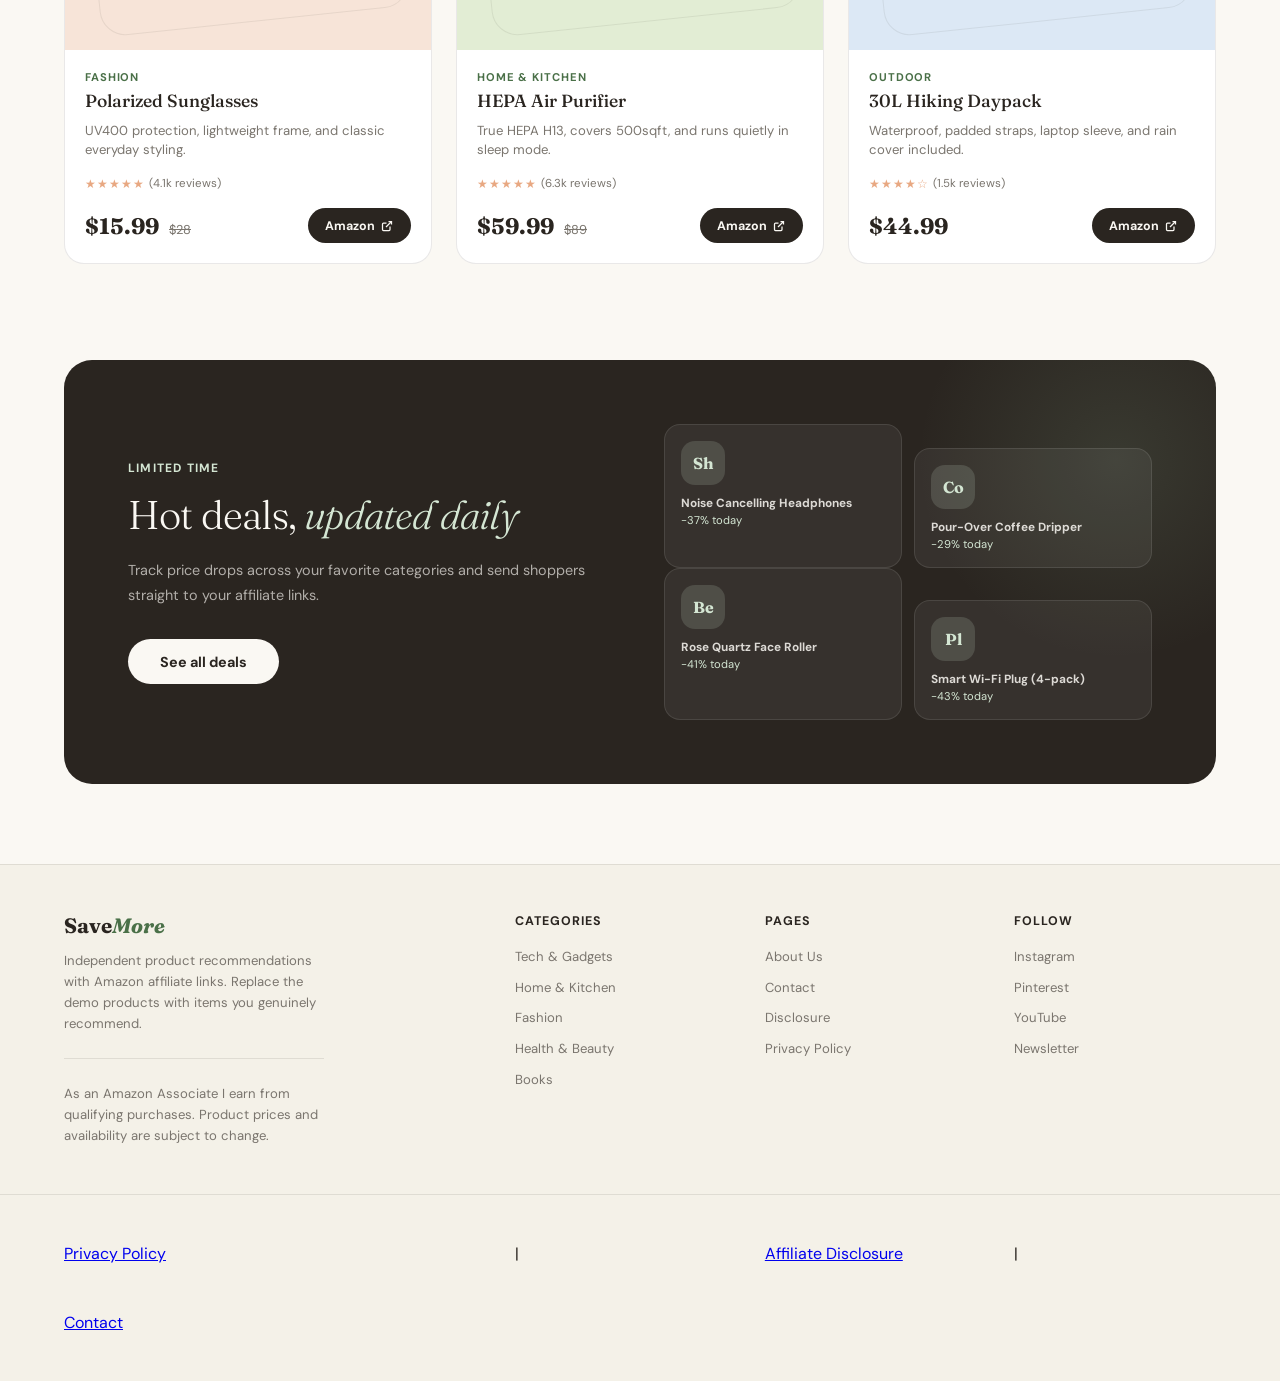
==== commit 228c9c88: "Add legal pages" ====
--- a/index.html
+++ b/index.html
@@ -78,3 +78,16 @@
   <footer id="footer"></footer>
 </body>
 </html>
+<footer>
+<a href="privacy-policy.html">
+Privacy Policy
+</a>
+|
+<a href="affiliate-disclosure.html">
+Affiliate Disclosure
+</a>
+|
+<a href="contact.html">
+Contact
+</a>
+</footer>
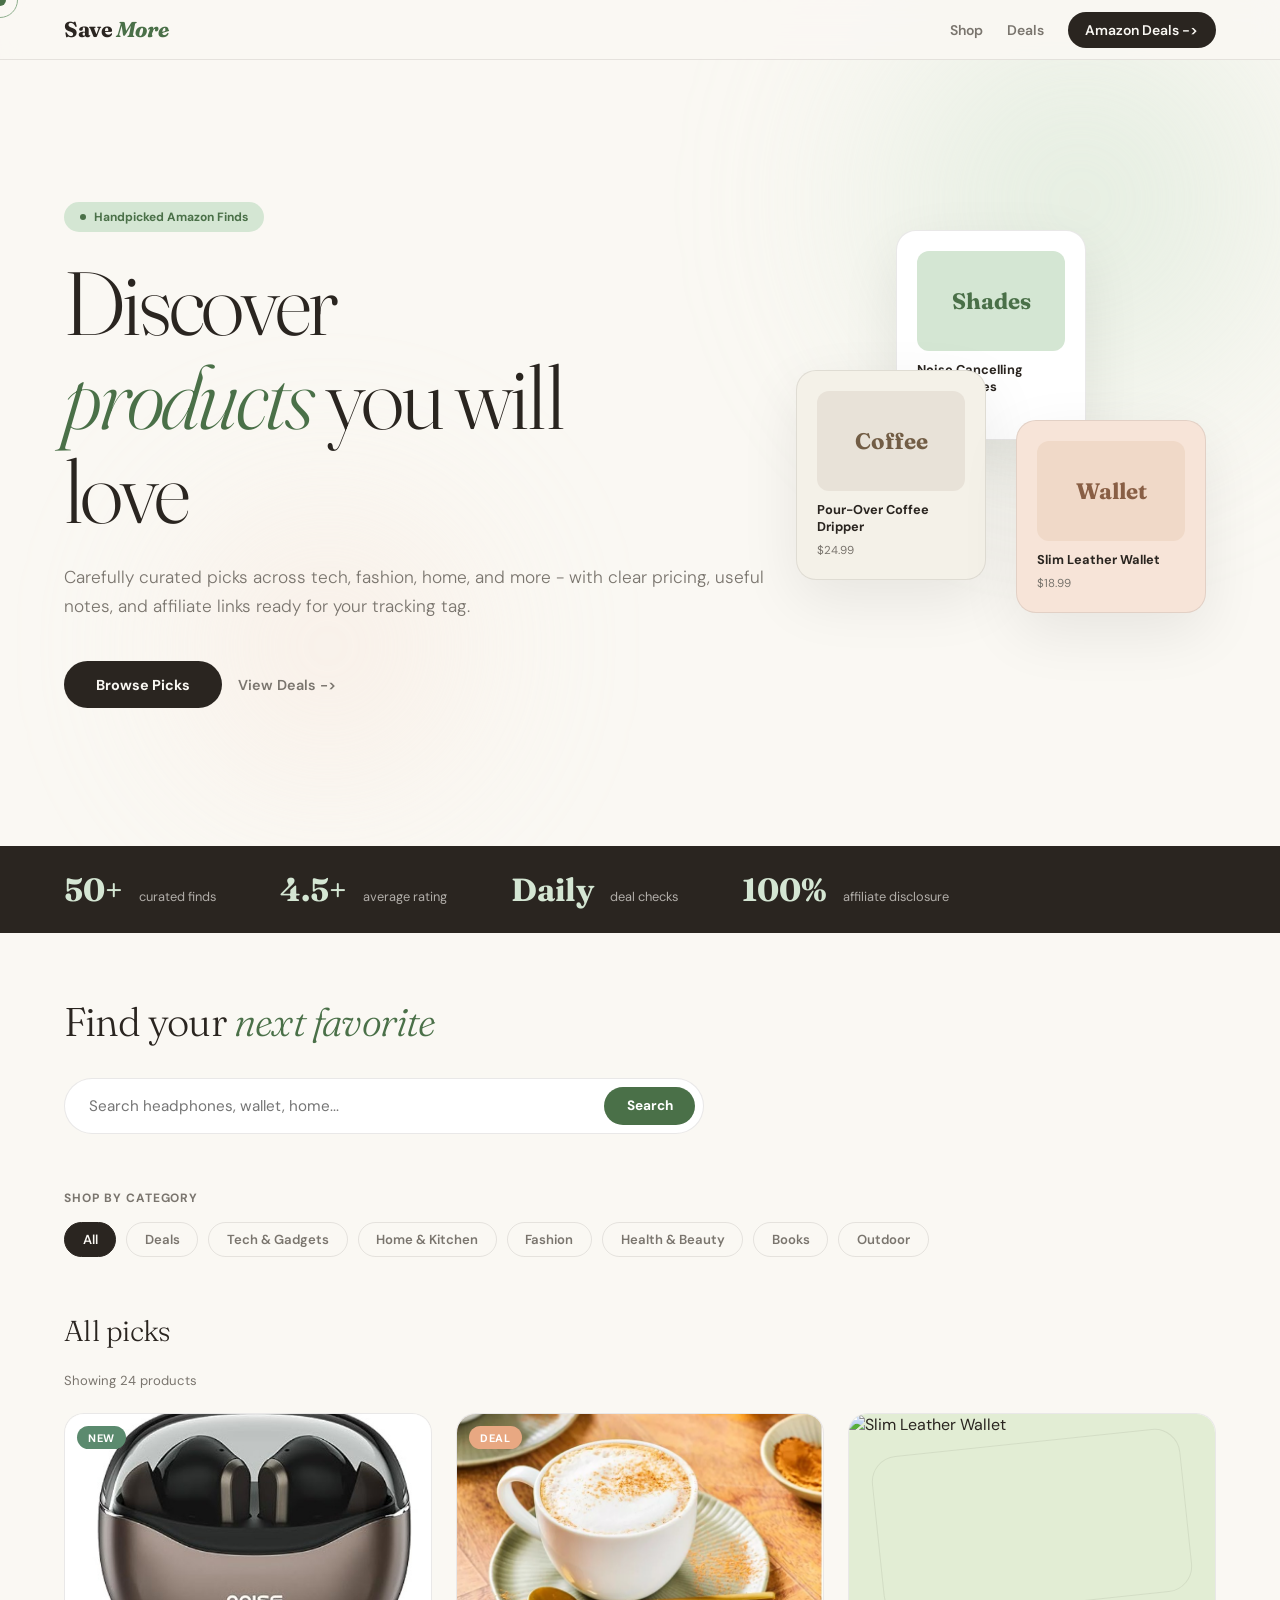
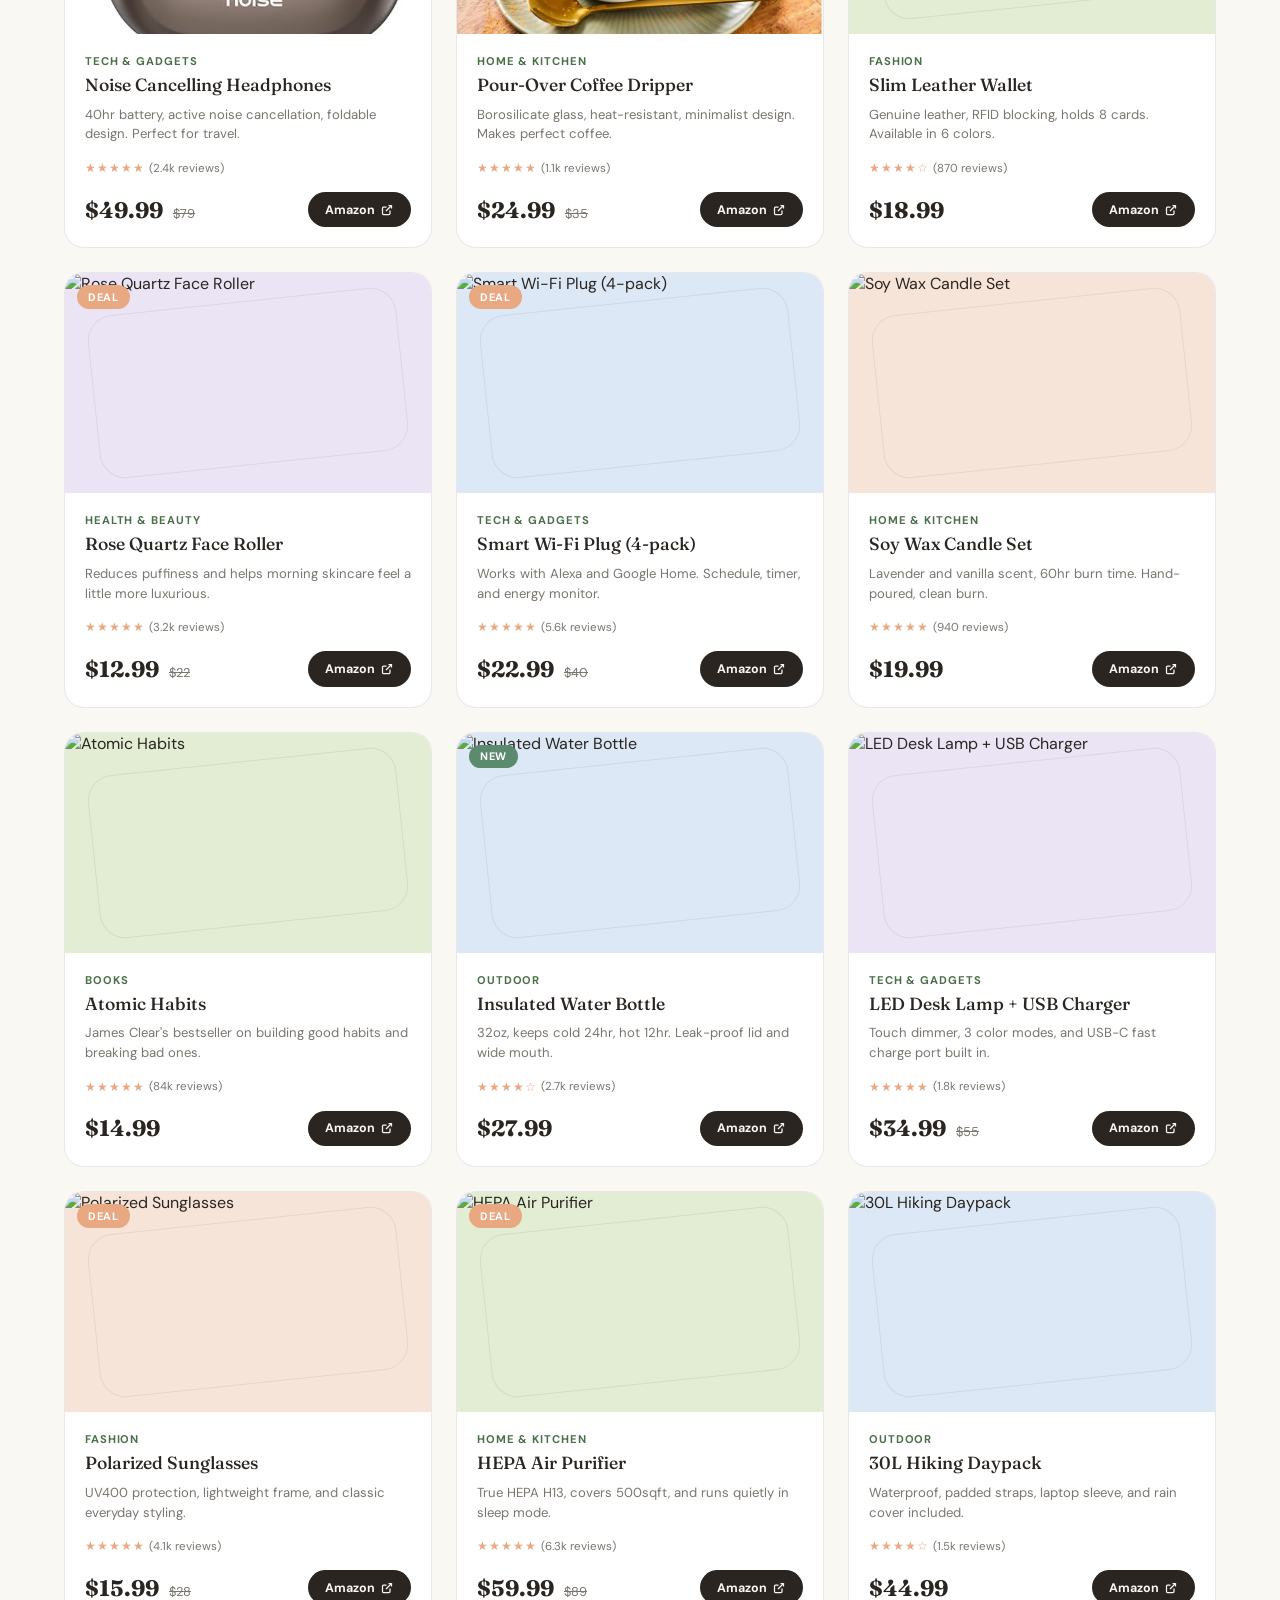
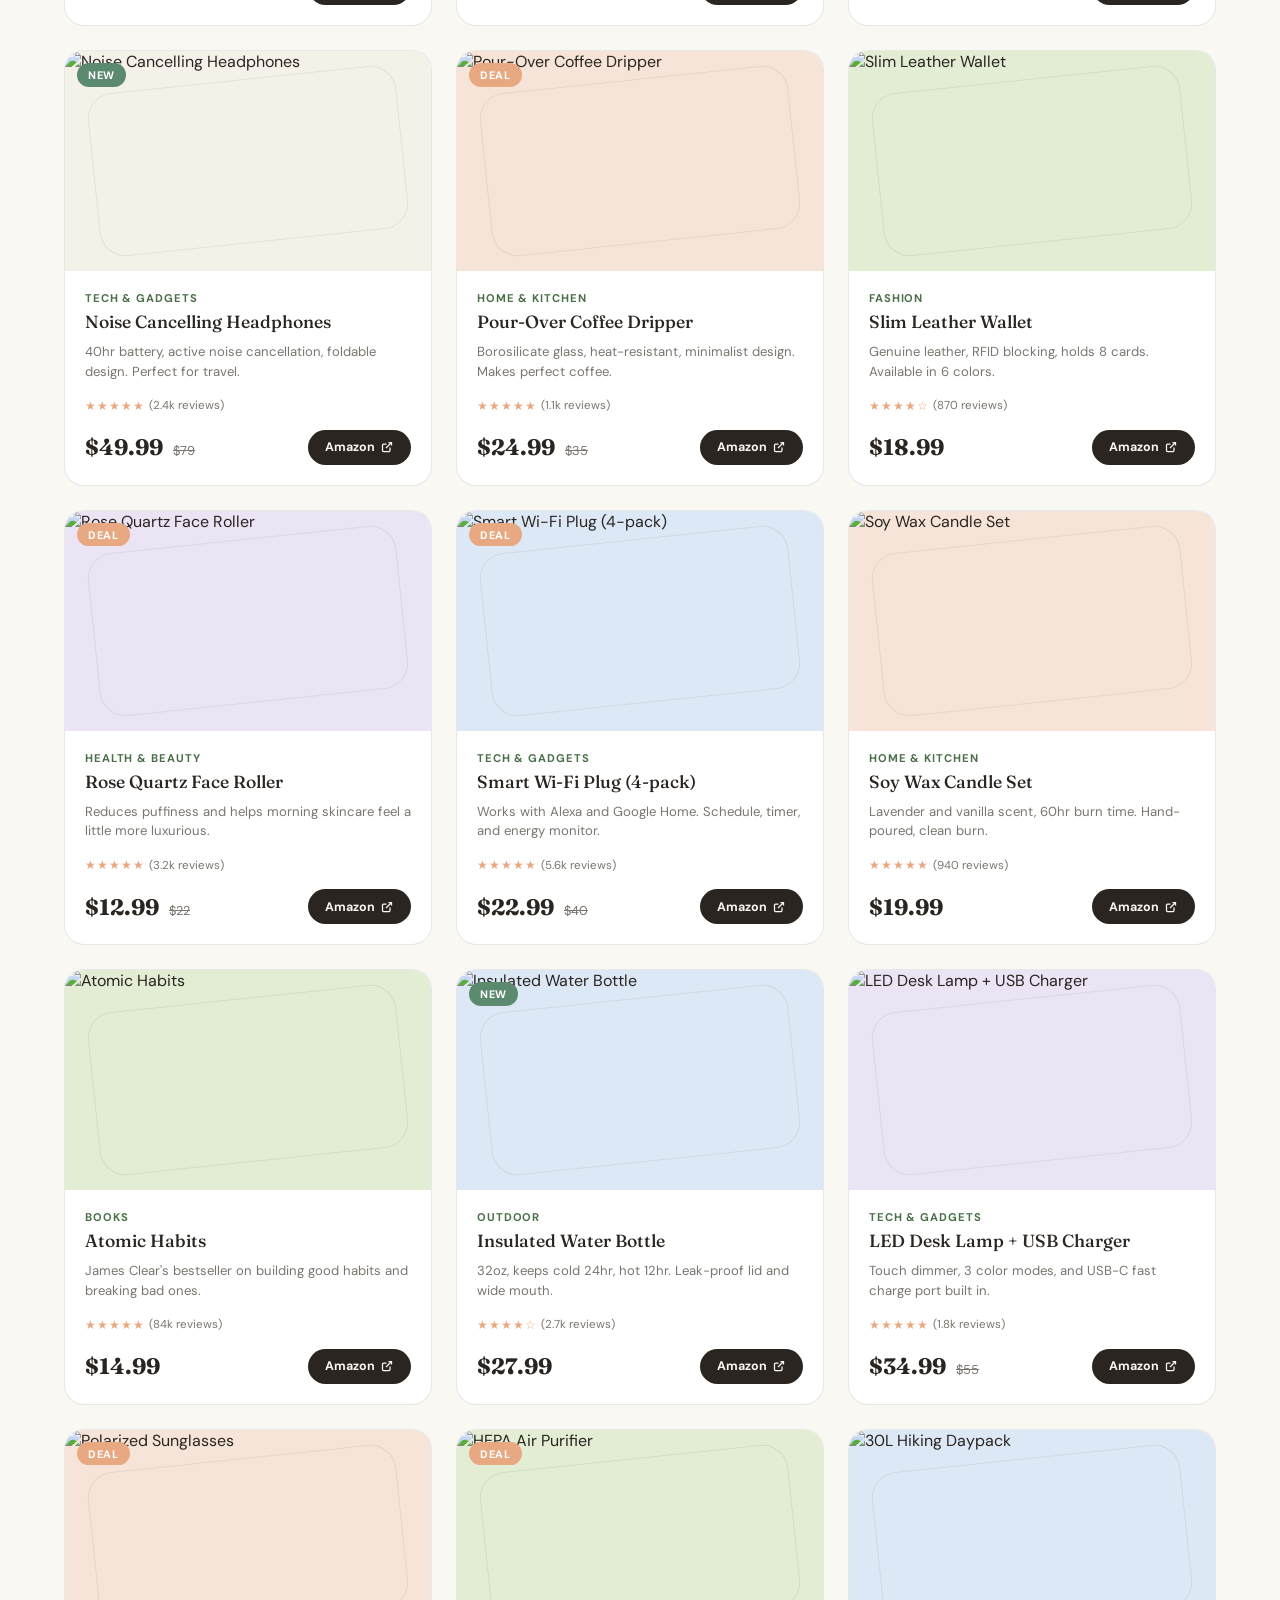
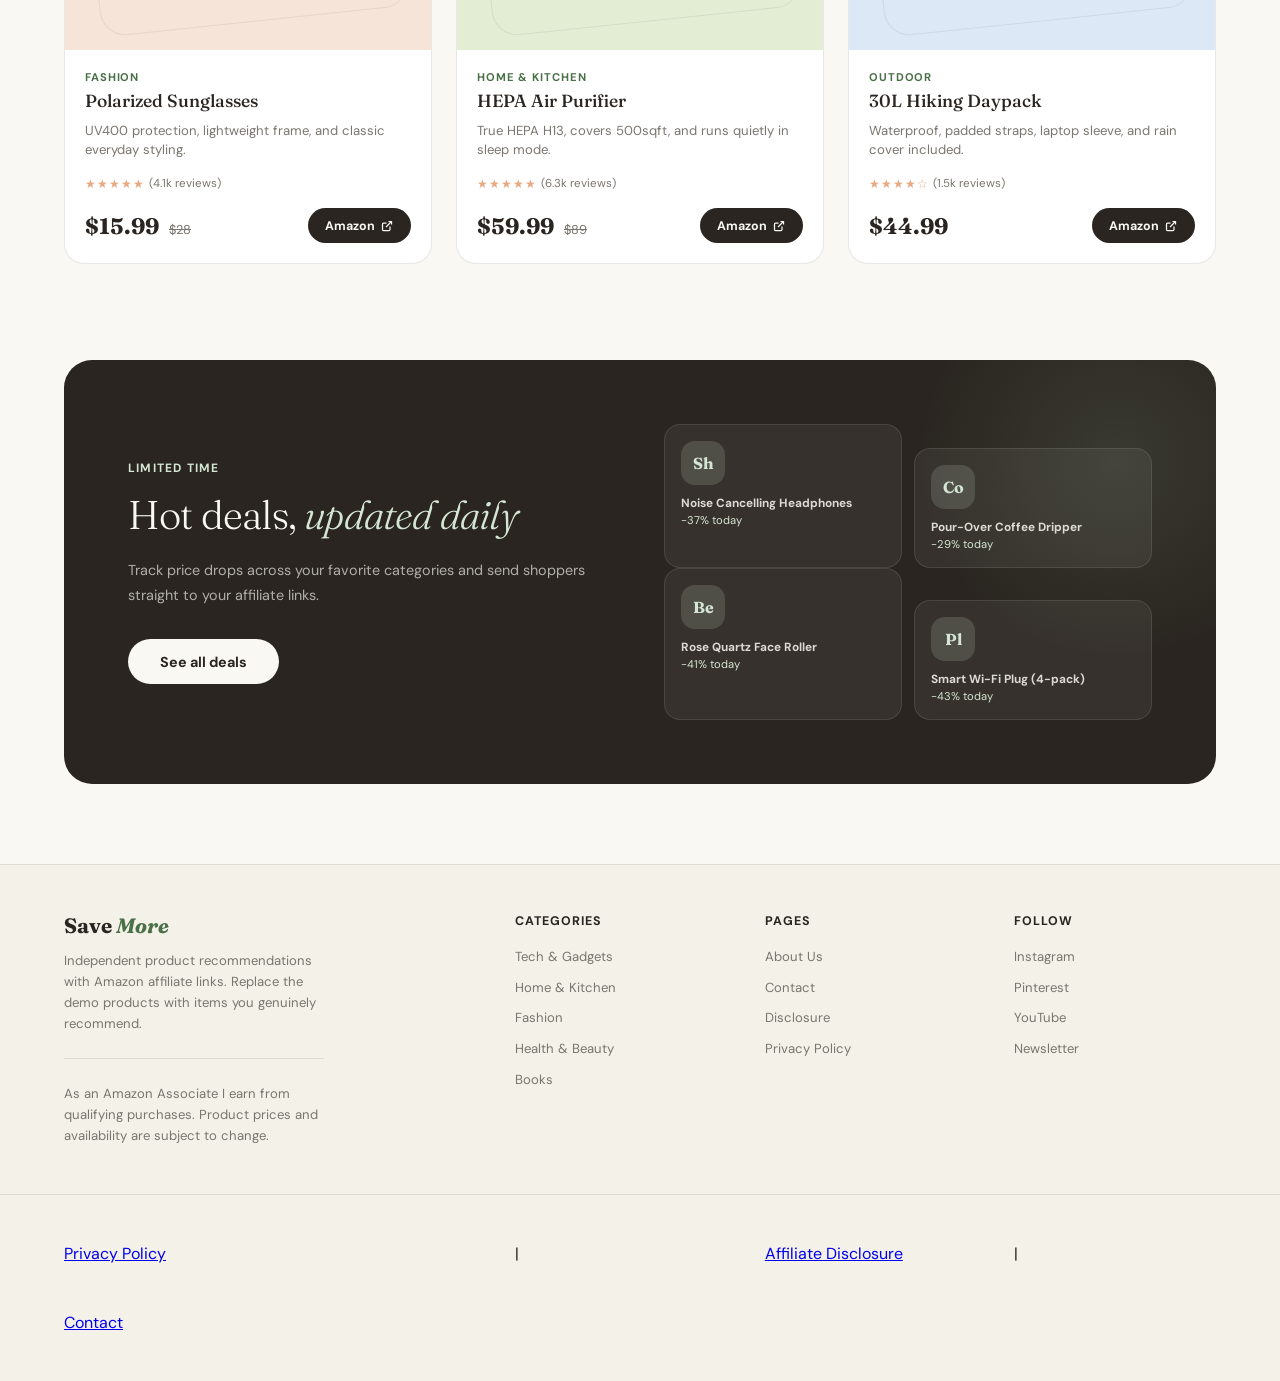
==== commit ee1bda3b: "Add Google Analytics" ====
--- a/index.html
+++ b/index.html
@@ -1,15 +1,25 @@
 <!DOCTYPE html>
 <html lang="en">
 <head>
+  <!-- Google tag (gtag.js) -->
+<script async src="https://www.googletagmanager.com/gtag/js?id=G-Y1L2R6DLFP"></script>
+<script>
+  window.dataLayer = window.dataLayer || [];
+  function gtag(){dataLayer.push(arguments);}
+  gtag('js', new Date());
+
+  gtag('config', 'G-Y1L2R6DLFP');
+</script>
   <meta charset="UTF-8">
   <meta name="viewport" content="width=device-width, initial-scale=1.0">
   <meta name="description" content="Curated Amazon affiliate product recommendations.">
+  <meta name="google-site-verification" content="JWHg4DkIG0q7J2Is1deCr_aLPCqAM0oIPECs7grcTdo" />
   <title> Save More </title>
   <link rel="preconnect" href="https://fonts.googleapis.com">
   <link rel="preconnect" href="https://fonts.gstatic.com" crossorigin>
   <link href="https://fonts.googleapis.com/css2?family=Fraunces:ital,wght@0,300;0,500;0,700;1,300&family=DM+Sans:wght@300;400;500;600;700&display=swap" rel="stylesheet">
+  <link rel="stylesheet" href="assets/css/style.css">
 </head>
-<link rel="stylesheet" href="assets/css/style.css">
 <body>
   <script src="assets/js/app.js" defer></script>
   <div class="cursor" id="cursor"></div>
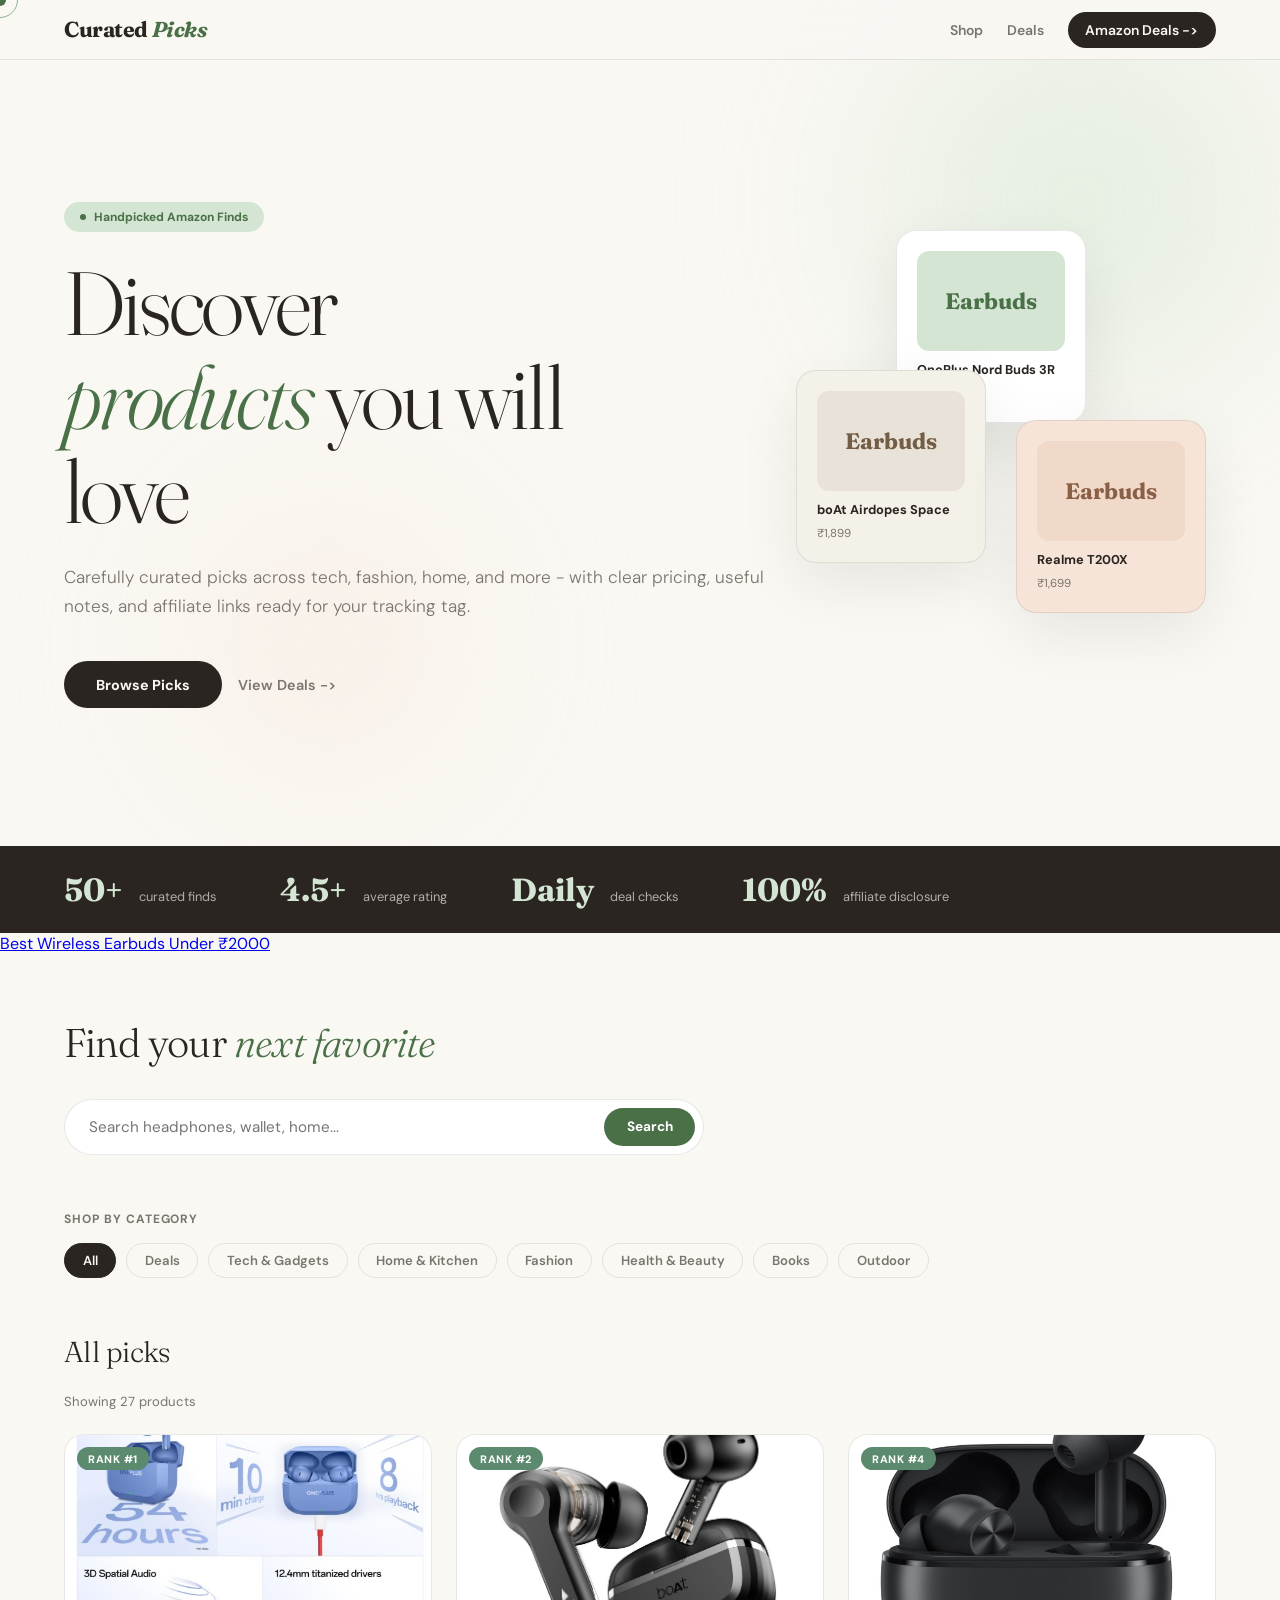
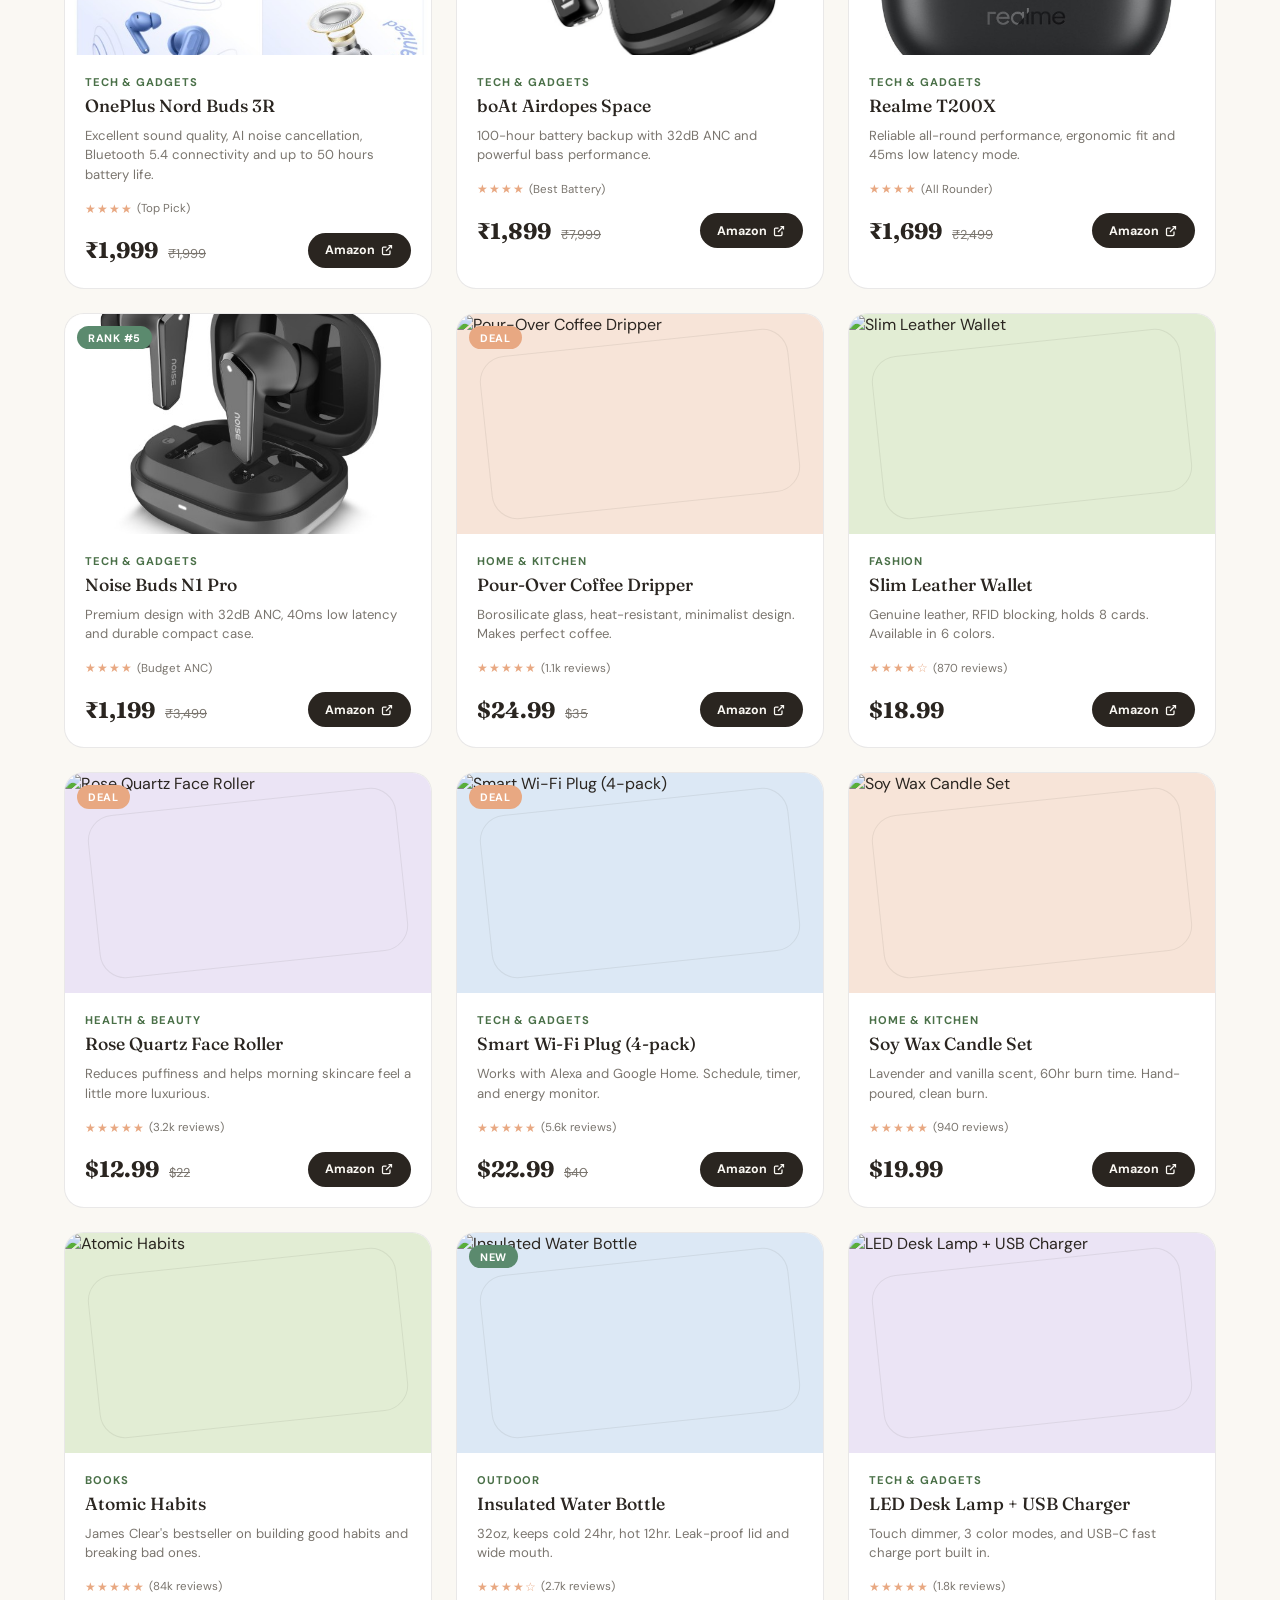
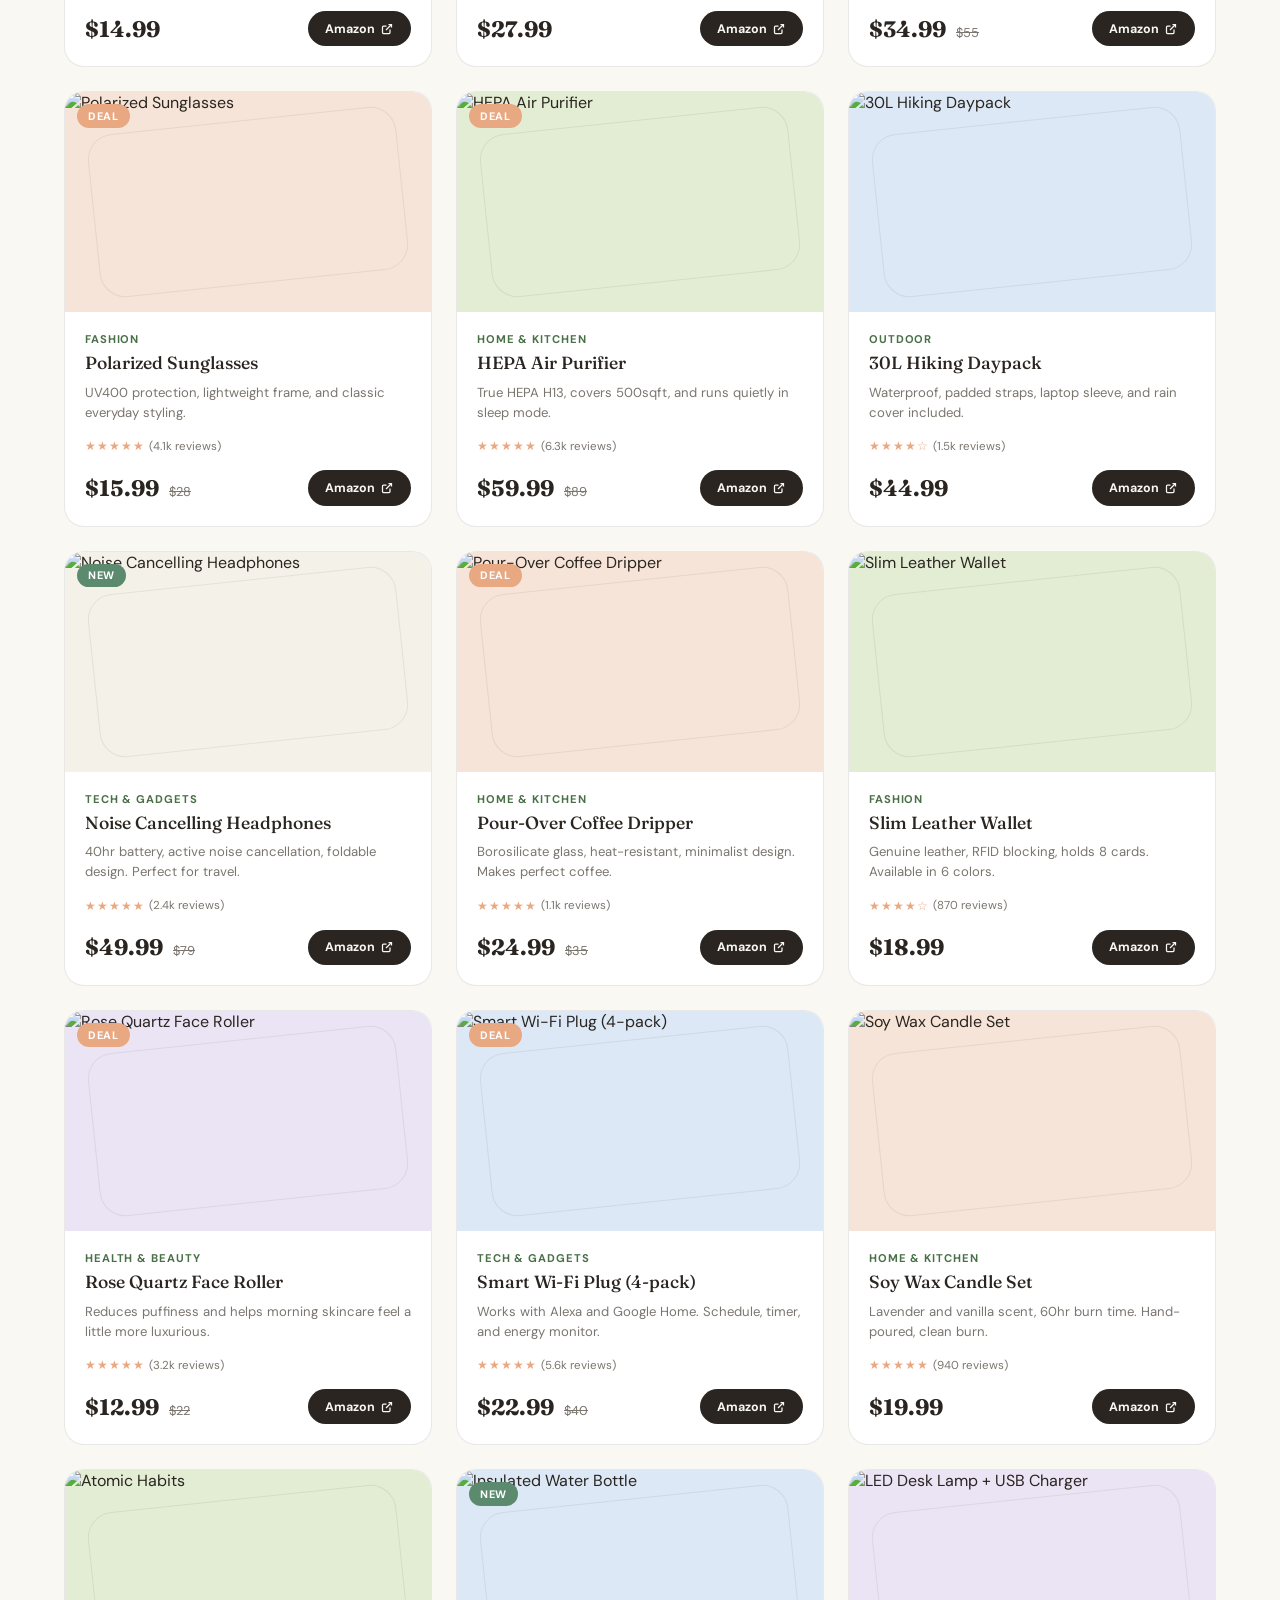
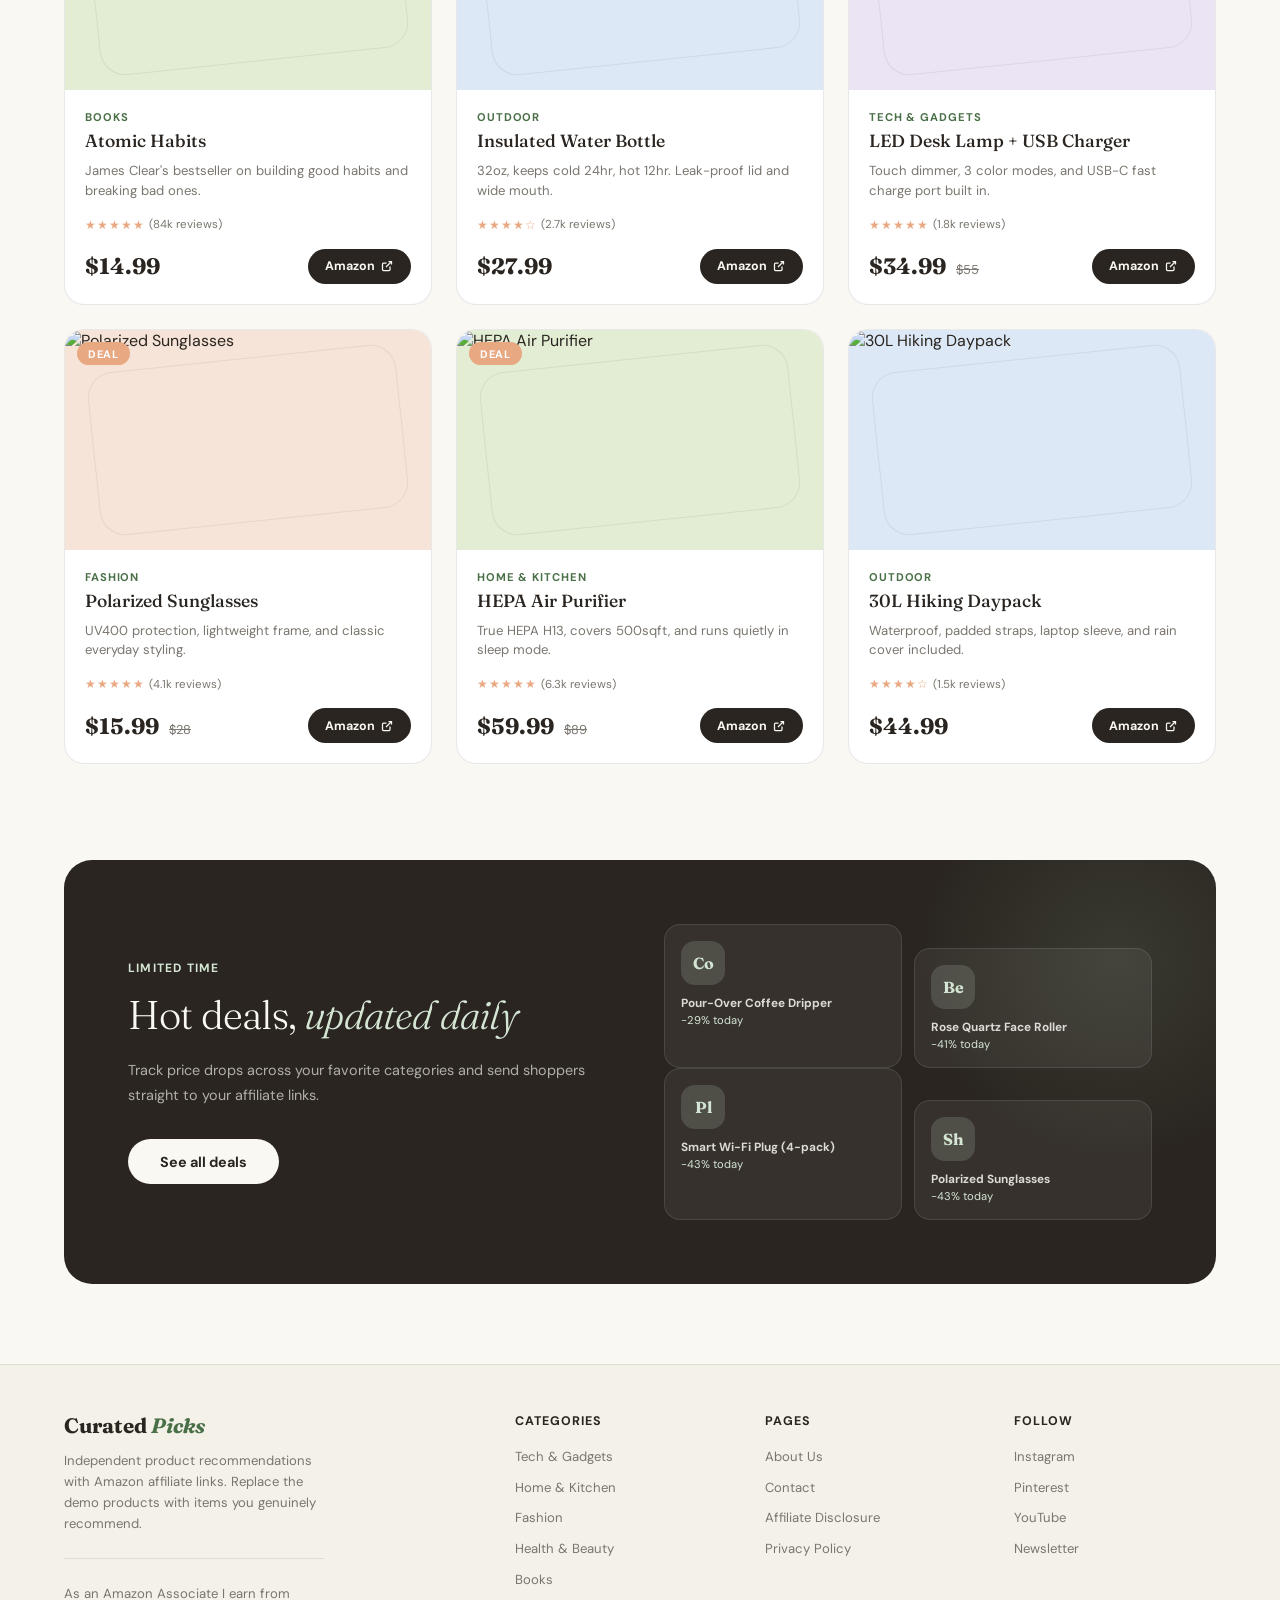
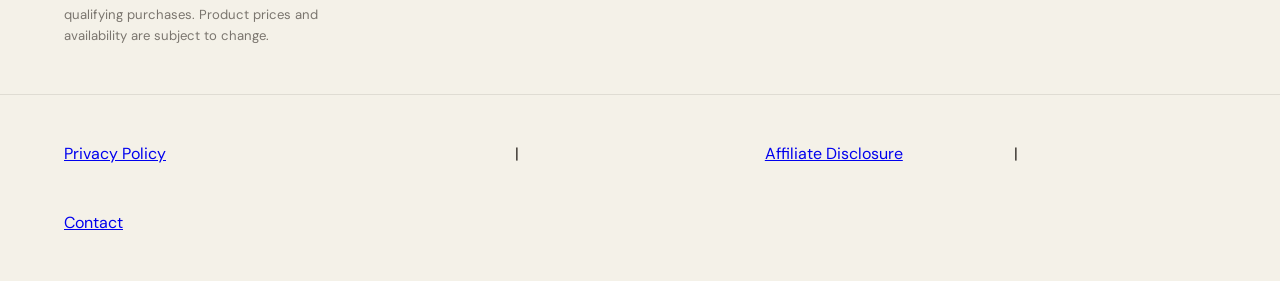
==== commit 197c3d52: "Added earbuds under 2000  money page" ====
--- a/index.html
+++ b/index.html
@@ -14,7 +14,7 @@
   <meta name="viewport" content="width=device-width, initial-scale=1.0">
   <meta name="description" content="Curated Amazon affiliate product recommendations.">
   <meta name="google-site-verification" content="JWHg4DkIG0q7J2Is1deCr_aLPCqAM0oIPECs7grcTdo" />
-  <title> Save More </title>
+  <title> Curated Picks </title>
   <link rel="preconnect" href="https://fonts.googleapis.com">
   <link rel="preconnect" href="https://fonts.gstatic.com" crossorigin>
   <link href="https://fonts.googleapis.com/css2?family=Fraunces:ital,wght@0,300;0,500;0,700;1,300&family=DM+Sans:wght@300;400;500;600;700&display=swap" rel="stylesheet">
@@ -47,6 +47,9 @@
     </section>
 
     <section class="stats-strip" id="statsStrip" aria-label="Store statistics"></section>
+    <a href="best-wireless-earbuds-Under-2000.html">
+      Best Wireless Earbuds Under ₹2000
+    </a>
 
     <section class="search-section" id="products">
       <h2 class="search-title">Find your <em>next favorite</em></h2>
